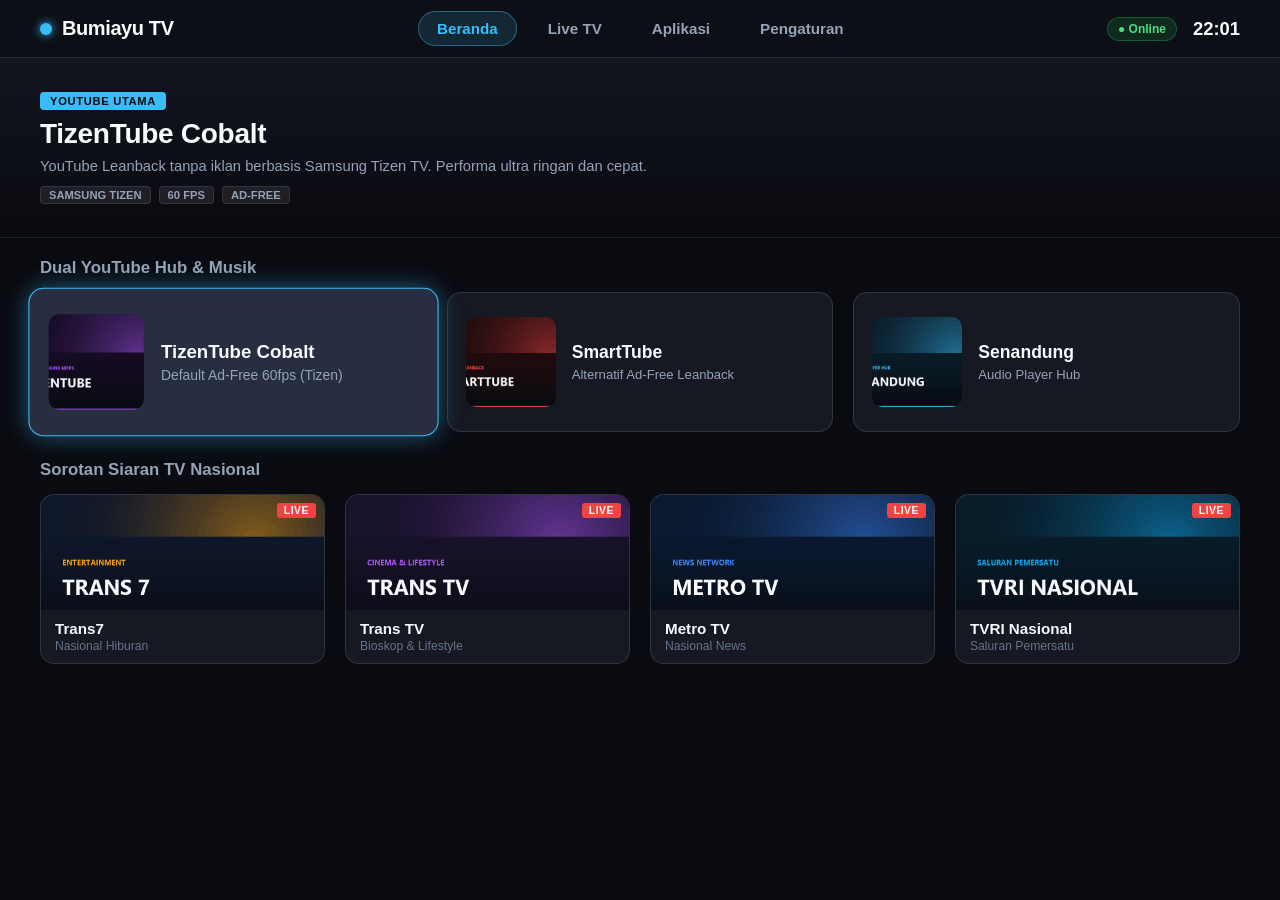
==== tv-hub-android/app/src/main/assets/hub/index.html @ 445f4a5c "feat(v2.0.1-nightly): cinematic poster overhaul, TizenTube default, 7 regional channels, and stealth" ====
<!DOCTYPE html>
<html lang="id">
<head>
    <meta charset="UTF-8">
    <meta name="viewport" content="width=device-width, initial-scale=1.0">
    <title>Bumiayu TV - Google TV Modern Edition</title>
    <link rel="stylesheet" href="style.css">
</head>
<body>

    <!-- TOP NAVIGATION & STATUS BAR -->
    <header class="top-nav-bar">
        <div class="brand-group">
            <span class="brand-dot" aria-hidden="true"></span>
            <h1 class="brand-title">Bumiayu TV</h1>
        </div>

        <!-- TOP CATEGORY TABS (D-PAD NAVIGABLE - MINIMALIST GOOGLE TV / APPLE TV STYLE) -->
        <nav id="nav-tabs" class="nav-tabs" role="tablist" aria-label="Kategori Utama">
            <button class="nav-tab active" data-tab="home" role="tab" aria-selected="true" tabindex="0">Beranda</button>
            <button class="nav-tab" data-tab="livetv" role="tab" aria-selected="false" tabindex="-1">Live TV</button>
            <button class="nav-tab" data-tab="apps" role="tab" aria-selected="false" tabindex="-1">Aplikasi</button>
            <button class="nav-tab" data-tab="settings" role="tab" aria-selected="false" tabindex="-1">Pengaturan</button>
        </nav>

        <div class="header-right">
            <span id="net-status" class="net-pill online">● Online</span>
            <div id="clock-display" class="clock-display">--:--</div>
        </div>
    </header>

    <!-- DYNAMIC HERO BILLBOARD BANNER -->
    <section id="hero-billboard" class="hero-billboard" aria-label="Rekomendasi Sorotan">
        <div class="billboard-content">
            <div class="billboard-badge" id="billboard-badge">YOUTUBE UTAMA</div>
            <h2 class="billboard-title" id="billboard-title">TizenTube Cobalt</h2>
            <p class="billboard-desc" id="billboard-desc">Pemutar YouTube tanpa iklan berbasis Samsung Tizen TV, performa ultra ringan 60fps dengan dukungan remote Leanback.</p>
            <div class="billboard-meta" id="billboard-meta">
                <span class="meta-tag">SAMSUNG TIZEN</span>
                <span class="meta-tag">60 FPS</span>
                <span class="meta-tag">AD-FREE</span>
            </div>
        </div>
    </section>

    <!-- MAIN VIEW CONTAINER -->
    <main class="main-viewport">

        <!-- TAB PANE 1: BERANDA -->
        <div id="pane-home" class="tab-pane active" role="tabpanel" aria-labelledby="tab-home">
            <div class="shelf-section">
                <h3 class="shelf-title">Dual YouTube Hub & Musik</h3>
                <div class="shelf-grid dual-yt-shelf">
                    <!-- Card 1: TizenTube Cobalt (DEFAULT) -->
                    <button class="tv-card yt-hero-card" data-pkg="io.gh.reisxd.tizentube.cobalt" data-title="TizenTube Cobalt" data-desc="YouTube Leanback tanpa iklan berbasis Samsung Tizen TV. Performa ultra ringan dan cepat." data-badge="YOUTUBE UTAMA" tabindex="0">
                        <div class="card-thumb-wrap">
                            <img src="assets/tizentube.png" alt="TizenTube" class="card-poster">
                        </div>
                        <div class="card-info">
                            <span class="card-title">TizenTube Cobalt</span>
                            <span class="card-sub">Default Ad-Free 60fps (Tizen)</span>
                        </div>
                    </button>

                    <!-- Card 2: SmartTube (ALTERNATIVE) -->
                    <button class="tv-card yt-hero-card" data-pkg="org.smarttube.stable" data-title="SmartTube TV" data-desc="Pemutar YouTube TV alternatif tanpa iklan, resolusi 60fps dengan fitur SponsorBlock." data-badge="YOUTUBE ALTERNATIF" tabindex="0">
                        <div class="card-thumb-wrap">
                            <img src="assets/youtube_tv.png" alt="SmartTube" class="card-poster">
                        </div>
                        <div class="card-info">
                            <span class="card-title">SmartTube</span>
                            <span class="card-sub">Alternatif Ad-Free Leanback</span>
                        </div>
                    </button>

                    <!-- Card 3: Senandung Musik -->
                    <button class="tv-card music-hero-card" onclick="controlSenandung('toggle-play')" data-title="Senandung Audio" data-desc="Pusat musik pribadi streaming audio PWA dan pemutar lagu lokal." data-badge="MUSIK" tabindex="0">
                        <div class="card-thumb-wrap">
                            <img src="assets/senandung.png" alt="Senandung" class="card-poster">
                        </div>
                        <div class="card-info">
                            <span class="card-title">Senandung</span>
                            <span class="card-sub">Audio Player Hub</span>
                        </div>
                    </button>
                </div>
            </div>

            <!-- Quick TV Row in Home -->
            <div class="shelf-section">
                <h3 class="shelf-title">Sorotan Siaran TV Nasional</h3>
                <div class="shelf-grid channels-shelf" id="home-channels-strip">
                    <!-- Populated dynamically with active streams -->
                </div>
            </div>
        </div>

        <!-- TAB PANE 2: LIVE TV (SALURAN AKTIF 16:9 DENGAN POSTER) -->
        <div id="pane-livetv" class="tab-pane" role="tabpanel" aria-labelledby="tab-livetv" hidden>
            <div class="shelf-section">
                <h3 class="shelf-title">Semua Saluran Siaran Langsung Nasional & Internasional (Aktif)</h3>
                <div class="shelf-grid channels-full-grid" id="full-channels-grid">
                    <!-- Populated dynamically with active streams -->
                </div>
            </div>
        </div>

        <!-- TAB PANE 3: APLIKASI -->
        <div id="pane-apps" class="tab-pane" role="tabpanel" aria-labelledby="tab-apps" hidden>
            <div class="shelf-section">
                <h3 class="shelf-title">Aplikasi Android TV Terpasang</h3>
                <div class="shelf-grid apps-shelf">
                    <button class="tv-card app-card" data-pkg="org.smarttube.stable" data-title="SmartTube" data-desc="Aplikasi pemutar YouTube tanpa iklan." tabindex="0">
                        <img src="assets/youtube_tv.png" alt="SmartTube" class="app-icon">
                        <span class="card-title">SmartTube</span>
                    </button>

                    <button class="tv-card app-card" data-pkg="io.gh.reisxd.tizentube.cobalt" data-title="TizenTube Cobalt" data-desc="Samsung Tizen YouTube untuk Android TV." tabindex="0">
                        <img src="assets/tizentube.png" alt="TizenTube" class="app-icon">
                        <span class="card-title">TizenTube</span>
                    </button>

                    <button class="tv-card app-card" data-pkg="com.netflix.ninja" data-title="Netflix" data-desc="Layanan film dan serial streaming HD Widevine L1." tabindex="0">
                        <img src="assets/apps.png" alt="Netflix" class="app-icon">
                        <span class="card-title">Netflix</span>
                    </button>

                    <button class="tv-card app-card" data-pkg="com.amazon.amazonvideo.livingroom" data-title="Prime Video" data-desc="Amazon Prime Video TV." tabindex="0">
                        <img src="assets/apps.png" alt="Prime Video" class="app-icon">
                        <span class="card-title">Prime Video</span>
                    </button>

                    <button class="tv-card app-card" onclick="openSettings('apps')" data-title="Pengelola Aplikasi" data-desc="Lihat dan kelola semua aplikasi terinstal." tabindex="0">
                        <img src="assets/settings.png" alt="Pengelola Aplikasi" class="app-icon">
                        <span class="card-title">Kelola Semua</span>
                    </button>
                </div>
            </div>
        </div>

        <!-- TAB PANE 4: PENGATURAN & SISTEM -->
        <div id="pane-settings" class="tab-pane" role="tabpanel" aria-labelledby="tab-settings" hidden>
            <div class="shelf-section">
                <h3 class="shelf-title">Pengaturan Sistem & Sambungan TV</h3>
                <div class="shelf-grid settings-shelf">
                    <!-- Wi-Fi -->
                    <button class="tv-card settings-card" onclick="openSettings('wifi')" data-title="Wi-Fi & Jaringan" data-desc="Kelola sambungan Wi-Fi, IP, dan status koneksi internet." data-badge="KONEKSI" tabindex="0">
                        <img src="assets/wifi.png" alt="Wi-Fi" class="settings-icon">
                        <span class="card-title">Wi-Fi & Jaringan</span>
                        <span class="card-sub">Status & IP TV</span>
                    </button>

                    <!-- Bluetooth -->
                    <button class="tv-card settings-card" onclick="openSettings('bluetooth')" data-title="Remote & Aksesoris" data-desc="Hubungkan remote Bluetooth, speaker nirkabel, dan gamepad." data-badge="BLUETOOTH" tabindex="0">
                        <img src="assets/bluetooth.png" alt="Bluetooth" class="settings-icon">
                        <span class="card-title">Remote & Bluetooth</span>
                        <span class="card-sub">Perangkat Nirkabel</span>
                    </button>

                    <!-- Kelola Aplikasi -->
                    <button class="tv-card settings-card" onclick="openSettings('apps')" data-title="Kelola Aplikasi" data-desc="Copot pemasangan atau bersihkan cache aplikasi." data-badge="MEMORI" tabindex="0">
                        <img src="assets/apps.png" alt="Aplikasi" class="settings-icon">
                        <span class="card-title">Kelola Aplikasi</span>
                        <span class="card-sub">Manajemen Storage</span>
                    </button>

                    <!-- Setelan Perangkat -->
                    <button class="tv-card settings-card" onclick="openSettings('device')" data-title="Setelan Perangkat Lengkap" data-desc="Buka panel pengaturan inti Android TV 9." data-badge="SISTEM" tabindex="0">
                        <img src="assets/settings.png" alt="Sistem" class="settings-icon">
                        <span class="card-title">Setelan Perangkat</span>
                        <span class="card-sub">Pengaturan Android</span>
                    </button>

                    <!-- Brankas Privasi 18+ -->
                    <button class="tv-card settings-card" onclick="triggerSecretVault()" data-title="Brankas Privasi 18+" data-desc="Akses saluran privat dewasa terproteksi PIN 4-digit pribadi Anda." data-badge="PRIVASI 18+" tabindex="0">
                        <img src="assets/vault_lock.png" alt="Privasi" class="settings-icon">
                        <span class="card-title">Brankas Privasi</span>
                        <span class="card-sub">Sesi Dewasa (PIN 4-Digit)</span>
                    </button>
                </div>
                <div class="secret-hint" id="secret-vault-hint">
                    <span>🔒 <strong>Akses Sesi Dewasa 18+:</strong> Klik kartu "Brankas Privasi" di atas, atau tekan tombol remote <strong>↑ ↑ ↓ ↓</strong> di tab ini untuk mengatur/membuka PIN 4-digit Anda.</span>
                </div>
            </div>
        </div>
    </main>

    <!-- STEALTH 18+ VAULT DIALOG (TRIGGERED BY SECRET REMOTE COMBO UP-UP-DOWN-DOWN) -->
    <dialog id="vault-modal" class="modal-dialog" aria-labelledby="vault-modal-title" aria-modal="true">
        <div class="modal-card">
            <div class="modal-header">
                <h3 id="vault-modal-title">🔐 Brankas Rahasia 18+</h3>
                <p id="vault-modal-desc">Masukkan 4-digit PIN menggunakan Remote D-Pad.</p>
            </div>

            <div id="vault-pin-display" class="pin-display">----</div>
            <p id="vault-status-msg" class="vault-status-msg" aria-live="polite"></p>

            <div class="pin-keypad" id="vault-keypad">
                <button type="button" class="pin-btn" data-key="1">1</button>
                <button type="button" class="pin-btn" data-key="2">2</button>
                <button type="button" class="pin-btn" data-key="3">3</button>
                <button type="button" class="pin-btn" data-key="4">4</button>
                <button type="button" class="pin-btn" data-key="5">5</button>
                <button type="button" class="pin-btn" data-key="6">6</button>
                <button type="button" class="pin-btn" data-key="7">7</button>
                <button type="button" class="pin-btn" data-key="8">8</button>
                <button type="button" class="pin-btn" data-key="9">9</button>
                <button type="button" class="pin-btn btn-danger" data-key="clear">Hapus</button>
                <button type="button" class="pin-btn" data-key="0">0</button>
                <button type="button" class="pin-btn btn-primary" data-key="submit">OK</button>
            </div>

            <!-- UNLOCKED VAULT CONTENT -->
            <div id="vault-content" class="vault-content" hidden>
                <div class="vault-banner">
                    <span class="vault-badge">SESI RAHASIA AKTIF</span>
                    <button type="button" id="btn-close-vault" class="btn-lock">🔒 Kunci Kembali</button>
                </div>
                <div class="shelf-grid channels-shelf" id="adult-channels-grid">
                    <!-- Populated dynamically when unlocked -->
                </div>
            </div>

            <div class="modal-footer">
                <button type="button" id="btn-cancel-vault" class="btn-secondary">Tutup</button>
            </div>
        </div>
    </dialog>

    <!-- FULLSCREEN HLS VIDEO PLAYER OVERLAY -->
    <div id="video-overlay" class="video-overlay" style="display:none">
        <div class="video-top-bar">
            <button id="btn-back-player" class="btn-back">← Kembali</button>
            <div class="player-channel-info">
                <span id="player-channel-name" class="player-channel-name">Channel Live</span>
                <span class="player-live-badge">● LIVE HD</span>
            </div>
        </div>
        <video id="tv-video-player" class="tv-video-player" controls autoplay playsinline></video>
        <div class="player-hud-hint">Tekan BACK di remote untuk keluar | D-Pad Kiri/Kanan ganti channel</div>
    </div>

    <!-- LOCAL BUNDLED HLS.JS & LOGIC SCRIPT -->
    <script src="hls.min.js"></script>
    <script src="script.js"></script>
</body>
</html>
---- tv-hub-android/app/src/main/assets/hub/style.css ----
/* ==============================================================================
   BUMIAYU TV - GOOGLE TV / APPLE TV MODERN EDITION
   Hardware Optimized for Xiaomi Smart TV 4A 32" (1GB RAM / Mali-450 GPU)
   Strict Performance Guard: ZERO backdrop-filter: blur()
   ============================================================================== */

:root {
    --bg-canvas: #0a0b10;
    --surface-card: #161822;
    --surface-card-hover: #212534;
    --surface-card-focus: #282e42;
    --surface-border: rgba(255, 255, 255, 0.12);
    --focus-cyan: #38bdf8;
    --accent-red: #ef4444;
    --text-pri: #f8fafc;
    --text-sec: #94a3b8;
    --text-muted: #64748b;
    --font-stack: -apple-system, BlinkMacSystemFont, "Segoe UI", Roboto, "Helvetica Neue", sans-serif;
    --radius-card: 14px;
    --radius-pill: 999px;
    --trans-fast: 140ms cubic-bezier(0.2, 0.8, 0.2, 1);
}

/* Reset & Viewport Constraints */
* {
    box-sizing: border-box;
    margin: 0;
    padding: 0;
    user-select: none;
    -webkit-user-select: none;
}

html, body {
    width: 100vw;
    height: 100vh;
    background-color: var(--bg-canvas);
    color: var(--text-pri);
    font-family: var(--font-stack);
    overflow: hidden;
    touch-action: none;
}

/* ==============================================================================
   TOP NAVIGATION & STATUS BAR
   ============================================================================== */
.top-nav-bar {
    display: flex;
    align-items: center;
    justify-content: space-between;
    height: 58px;
    padding: 0 40px;
    background-color: #0d0f16;
    border-bottom: 1px solid var(--surface-border);
    position: relative;
    z-index: 100;
}

.brand-group {
    display: flex;
    align-items: center;
    gap: 10px;
}

.brand-dot {
    width: 12px;
    height: 12px;
    background-color: var(--focus-cyan);
    border-radius: 50%;
    box-shadow: 0 0 10px var(--focus-cyan);
}

.brand-title {
    font-size: 1.25rem;
    font-weight: 800;
    letter-spacing: -0.02em;
    color: var(--text-pri);
}

/* Nav Category Tabs */
.nav-tabs {
    display: flex;
    align-items: center;
    gap: 12px;
}

.nav-tab {
    display: inline-flex;
    align-items: center;
    gap: 8px;
    padding: 8px 18px;
    background: transparent;
    border: 1px solid transparent;
    border-radius: var(--radius-pill);
    color: var(--text-sec);
    font-size: 0.95rem;
    font-weight: 600;
    cursor: pointer;
    outline: none;
    transition: var(--trans-fast);
}

.nav-tab.active {
    background: rgba(56, 189, 248, 0.14);
    color: var(--focus-cyan);
    border-color: rgba(56, 189, 248, 0.4);
}

.nav-tab:focus {
    transform: scale(1.06);
    background: var(--surface-card-focus);
    color: var(--text-pri);
    border-color: var(--focus-cyan);
    box-shadow: 0 0 16px rgba(56, 189, 248, 0.5);
}

/* Header Right Clock & Status */
.header-right {
    display: flex;
    align-items: center;
    gap: 16px;
}

.net-pill {
    font-size: 0.75rem;
    font-weight: 700;
    padding: 4px 10px;
    border-radius: var(--radius-pill);
    background: rgba(34, 197, 94, 0.15);
    color: #4ade80;
    border: 1px solid rgba(34, 197, 94, 0.3);
}

.clock-display {
    font-size: 1.15rem;
    font-weight: 700;
    font-variant-numeric: tabular-nums;
    color: var(--text-pri);
}

/* ==============================================================================
   DYNAMIC HERO BILLBOARD BANNER
   ============================================================================== */
.hero-billboard {
    height: 180px;
    padding: 24px 40px;
    background: linear-gradient(180deg, #12141f 0%, #0a0b10 100%);
    border-bottom: 1px solid rgba(255, 255, 255, 0.06);
    display: flex;
    flex-direction: column;
    justify-content: center;
}

.billboard-badge {
    display: inline-block;
    align-self: flex-start;
    padding: 3px 10px;
    background: var(--focus-cyan);
    color: #07090e;
    font-size: 0.70rem;
    font-weight: 800;
    letter-spacing: 0.06em;
    border-radius: 4px;
    margin-bottom: 8px;
}

.billboard-title {
    font-size: 1.75rem;
    font-weight: 800;
    color: var(--text-pri);
    margin-bottom: 6px;
    letter-spacing: -0.01em;
}

.billboard-desc {
    font-size: 0.92rem;
    color: var(--text-sec);
    max-width: 800px;
    line-height: 1.4;
    margin-bottom: 10px;
}

.billboard-meta {
    display: flex;
    gap: 8px;
}

.meta-tag {
    font-size: 0.70rem;
    font-weight: 700;
    padding: 2px 8px;
    border-radius: 4px;
    background: rgba(255, 255, 255, 0.08);
    color: var(--text-sec);
    border: 1px solid rgba(255, 255, 255, 0.1);
}

/* ==============================================================================
   MAIN VIEWPORT & SHELF LAYOUT
   ============================================================================== */
.main-viewport {
    height: calc(100vh - 238px);
    overflow-y: auto;
    overflow-x: hidden;
    padding: 20px 40px 60px;
}

/* Custom Lean Scrollbar */
.main-viewport::-webkit-scrollbar {
    width: 6px;
}
.main-viewport::-webkit-scrollbar-thumb {
    background: rgba(255, 255, 255, 0.2);
    border-radius: 3px;
}

.shelf-section {
    margin-bottom: 28px;
}

.shelf-title {
    font-size: 1.05rem;
    font-weight: 700;
    color: var(--text-sec);
    margin-bottom: 14px;
    display: flex;
    align-items: center;
    gap: 8px;
}

.shelf-grid {
    display: grid;
    gap: 20px;
}

/* Grid Layouts */
.dual-yt-shelf {
    grid-template-columns: repeat(3, minmax(0, 1fr));
}

.channels-shelf {
    grid-template-columns: repeat(4, minmax(0, 1fr));
}

.channels-full-grid {
    grid-template-columns: repeat(4, minmax(0, 1fr));
}

.apps-shelf, .settings-shelf {
    grid-template-columns: repeat(4, minmax(0, 1fr));
}

/* ==============================================================================
   CARD SYSTEM & D-PAD FOCUS ENGINE
   ============================================================================== */
.tv-card {
    background-color: var(--surface-card);
    border: 1px solid var(--surface-border);
    border-radius: var(--radius-card);
    cursor: pointer;
    outline: none;
    position: relative;
    overflow: hidden;
    text-align: left;
    transition: transform 160ms cubic-bezier(0.2, 0.8, 0.2, 1),
                border-color 160ms ease,
                box-shadow 160ms ease,
                background-color 160ms ease;
}

.tv-card:focus {
    transform: scale(1.06);
    background-color: var(--surface-card-focus);
    border-color: var(--focus-cyan);
    box-shadow: 0 0 22px rgba(56, 189, 248, 0.45);
    z-index: 20;
}

/* YouTube Hero Card (16:9 Aspect) */
.yt-hero-card, .music-hero-card {
    height: 140px;
    display: flex;
    align-items: center;
    padding: 18px;
    gap: 16px;
}

.card-thumb-wrap {
    width: 90px;
    height: 90px;
    flex-shrink: 0;
    display: flex;
    align-items: center;
    justify-content: center;
    background: rgba(0, 0, 0, 0.35);
    border-radius: 12px;
}

.card-logo {
    width: 60px;
    height: 60px;
    object-fit: contain;
}

.card-poster {
    width: 100%;
    height: 100%;
    object-fit: cover;
    border-radius: 10px;
}

.card-info {
    display: flex;
    flex-direction: column;
    gap: 4px;
}

.card-title {
    font-size: 1.10rem;
    font-weight: 700;
    color: var(--text-pri);
}

.card-sub {
    font-size: 0.82rem;
    color: var(--text-sec);
}

/* Channel 16:9 Card */
.channel-card {
    display: flex;
    flex-direction: column;
    height: 170px;
    padding: 0;
}

.channel-poster-wrap {
    width: 100%;
    height: 115px;
    position: relative;
    background: #11141e;
}

.channel-poster-img {
    width: 100%;
    height: 100%;
    object-fit: cover;
}

.channel-live-pill {
    position: absolute;
    top: 8px;
    right: 8px;
    padding: 2px 7px;
    background: var(--accent-red);
    color: #fff;
    font-size: 0.65rem;
    font-weight: 800;
    border-radius: 3px;
    letter-spacing: 0.05em;
}

.channel-card-body {
    padding: 10px 14px;
    display: flex;
    flex-direction: column;
    gap: 2px;
}

.channel-name {
    font-size: 0.95rem;
    font-weight: 700;
    color: var(--text-pri);
    white-space: nowrap;
    overflow: hidden;
    text-overflow: ellipsis;
}

.channel-genre {
    font-size: 0.76rem;
    color: var(--text-muted);
}

/* App & Settings Card */
.app-card, .settings-card {
    height: 120px;
    display: flex;
    flex-direction: column;
    justify-content: center;
    align-items: center;
    padding: 16px;
    text-align: center;
    gap: 8px;
}

.app-icon, .settings-icon {
    width: 44px;
    height: 44px;
    object-fit: contain;
}

.secret-hint {
    margin-top: 22px;
    padding: 14px 22px;
    background: rgba(15, 23, 42, 0.85);
    border: 1px solid rgba(56, 189, 248, 0.28);
    border-radius: 10px;
    font-size: 0.90rem;
    color: var(--text-sec);
    display: block;
    line-height: 1.5;
}

.secret-hint strong {
    color: var(--focus-cyan);
    font-weight: 700;
}

/* ==============================================================================
   STEALTH 18+ VAULT DIALOG & KEYPAD
   ============================================================================== */
.modal-dialog {
    position: fixed;
    top: 50%;
    left: 50%;
    transform: translate(-50%, -50%);
    width: 600px;
    max-width: 90vw;
    background: #0f121b;
    border: 1px solid rgba(255, 255, 255, 0.2);
    border-radius: 18px;
    box-shadow: 0 0 50px rgba(0, 0, 0, 0.9);
    padding: 0;
    color: var(--text-pri);
    outline: none;
    z-index: 1000;
}

.modal-dialog::backdrop {
    background: rgba(0, 0, 0, 0.85);
}

.modal-card {
    padding: 30px;
    display: flex;
    flex-direction: column;
    align-items: center;
}

.modal-header {
    text-align: center;
    margin-bottom: 20px;
}

.modal-header h3 {
    font-size: 1.4rem;
    font-weight: 800;
    margin-bottom: 6px;
}

.modal-header p {
    font-size: 0.88rem;
    color: var(--text-sec);
}

.pin-display {
    font-size: 2.2rem;
    font-weight: 800;
    letter-spacing: 0.35em;
    color: var(--focus-cyan);
    margin: 10px 0;
    padding: 6px 20px;
    background: #06080d;
    border-radius: 8px;
    border: 1px solid rgba(255, 255, 255, 0.15);
}

.vault-status-msg {
    font-size: 0.85rem;
    font-weight: 600;
    color: var(--focus-cyan);
    margin-bottom: 12px;
    min-height: 20px;
}

.vault-status-msg.error {
    color: #f87171;
}

.pin-keypad {
    display: grid;
    grid-template-columns: repeat(3, 72px);
    gap: 12px;
    margin-bottom: 20px;
}

.pin-btn {
    height: 52px;
    font-size: 1.25rem;
    font-weight: 700;
    background: #1a1e2b;
    border: 1px solid var(--surface-border);
    border-radius: 10px;
    color: var(--text-pri);
    cursor: pointer;
    outline: none;
    transition: var(--trans-fast);
}

.pin-btn:focus {
    transform: scale(1.12);
    background: var(--focus-cyan);
    color: #07090e;
    border-color: #fff;
    box-shadow: 0 0 16px rgba(56, 189, 248, 0.6);
}

.btn-danger {
    background: rgba(239, 68, 68, 0.2);
    color: #f87171;
    font-size: 0.95rem;
}

.btn-primary {
    background: rgba(56, 189, 248, 0.25);
    color: var(--focus-cyan);
    font-size: 0.95rem;
}

.vault-content {
    width: 100%;
    margin-top: 10px;
}

.vault-banner {
    display: flex;
    justify-content: space-between;
    align-items: center;
    margin-bottom: 12px;
}

.vault-badge {
    font-size: 0.75rem;
    font-weight: 800;
    color: #4ade80;
    background: rgba(34, 197, 94, 0.15);
    padding: 4px 10px;
    border-radius: var(--radius-pill);
}

.btn-lock {
    background: rgba(239, 68, 68, 0.2);
    border: 1px solid rgba(239, 68, 68, 0.4);
    color: #fca5a5;
    font-size: 0.80rem;
    font-weight: 700;
    padding: 6px 12px;
    border-radius: 6px;
    cursor: pointer;
    outline: none;
}

.btn-lock:focus {
    transform: scale(1.08);
    background: var(--accent-red);
    color: #fff;
}

.modal-footer {
    width: 100%;
    display: flex;
    justify-content: flex-end;
}

.btn-secondary {
    background: transparent;
    border: 1px solid rgba(255, 255, 255, 0.2);
    color: var(--text-sec);
    padding: 8px 20px;
    border-radius: 8px;
    cursor: pointer;
    font-weight: 600;
    outline: none;
}

.btn-secondary:focus {
    transform: scale(1.06);
    background: var(--surface-card-hover);
    color: var(--text-pri);
    border-color: var(--focus-cyan);
}

/* ==============================================================================
   FULLSCREEN VIDEO PLAYER OVERLAY
   ============================================================================== */
.video-overlay {
    position: fixed;
    inset: 0;
    width: 100vw;
    height: 100vh;
    background: #000;
    z-index: 2000;
    display: flex;
    flex-direction: column;
}

.video-overlay[hidden] {
    display: none !important;
}

.video-top-bar {
    position: absolute;
    top: 0;
    left: 0;
    right: 0;
    height: 64px;
    padding: 0 30px;
    display: flex;
    align-items: center;
    gap: 20px;
    background: linear-gradient(180deg, rgba(0,0,0,0.85) 0%, transparent 100%);
    z-index: 2010;
}

.btn-back {
    background: rgba(255, 255, 255, 0.15);
    border: 1px solid rgba(255, 255, 255, 0.25);
    color: #fff;
    font-size: 0.90rem;
    font-weight: 700;
    padding: 6px 16px;
    border-radius: 8px;
    cursor: pointer;
    outline: none;
}

.btn-back:focus {
    transform: scale(1.08);
    background: var(--focus-cyan);
    color: #000;
}

.player-channel-info {
    display: flex;
    align-items: center;
    gap: 12px;
}

.player-channel-name {
    font-size: 1.15rem;
    font-weight: 800;
    color: #fff;
}

.player-live-badge {
    font-size: 0.72rem;
    font-weight: 800;
    background: var(--accent-red);
    color: #fff;
    padding: 2px 8px;
    border-radius: 3px;
}

.tv-video-player {
    width: 100%;
    height: 100%;
    object-fit: contain;
    background: #000;
}

.player-hud-hint {
    position: absolute;
    bottom: 20px;
    left: 50%;
    transform: translateX(-50%);
    background: rgba(0, 0, 0, 0.7);
    color: var(--text-sec);
    padding: 6px 18px;
    border-radius: var(--radius-pill);
    font-size: 0.80rem;
    font-weight: 600;
    pointer-events: none;
}
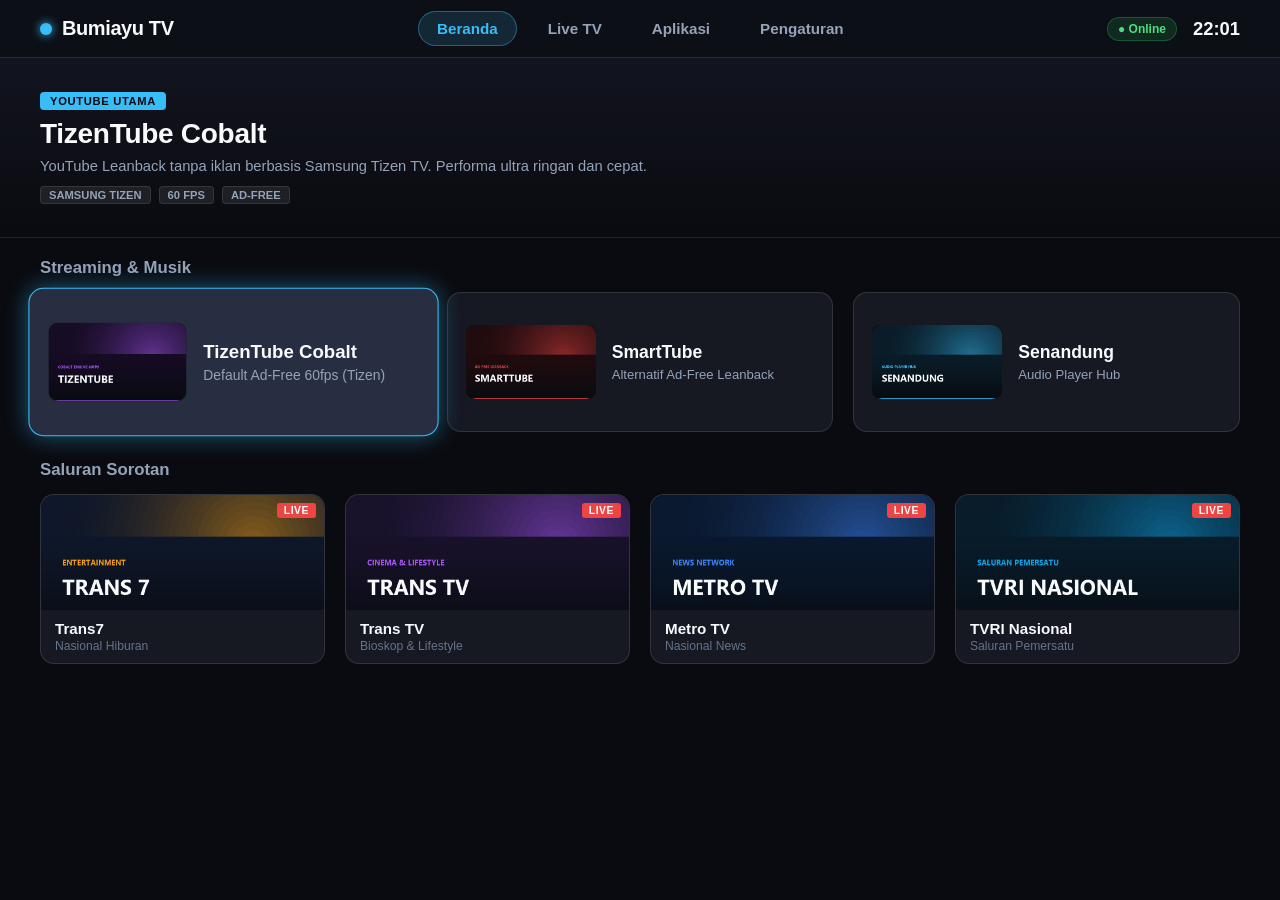
==== commit 146a5a05: "fix(v2.0.1-nightly): fix dialog blocking video playback, add dedicated Apple TV fullscreen PIN scree" ====
--- a/tv-hub-android/app/src/main/assets/hub/index.html
+++ b/tv-hub-android/app/src/main/assets/hub/index.html
@@ -49,7 +49,7 @@
         <!-- TAB PANE 1: BERANDA -->
         <div id="pane-home" class="tab-pane active" role="tabpanel" aria-labelledby="tab-home">
             <div class="shelf-section">
-                <h3 class="shelf-title">Dual YouTube Hub & Musik</h3>
+                <h3 class="shelf-title">Streaming & Musik</h3>
                 <div class="shelf-grid dual-yt-shelf">
                     <!-- Card 1: TizenTube Cobalt (DEFAULT) -->
                     <button class="tv-card yt-hero-card" data-pkg="io.gh.reisxd.tizentube.cobalt" data-title="TizenTube Cobalt" data-desc="YouTube Leanback tanpa iklan berbasis Samsung Tizen TV. Performa ultra ringan dan cepat." data-badge="YOUTUBE UTAMA" tabindex="0">
@@ -88,7 +88,7 @@
 
             <!-- Quick TV Row in Home -->
             <div class="shelf-section">
-                <h3 class="shelf-title">Sorotan Siaran TV Nasional</h3>
+                <h3 class="shelf-title">Saluran Sorotan</h3>
                 <div class="shelf-grid channels-shelf" id="home-channels-strip">
                     <!-- Populated dynamically with active streams -->
                 </div>
@@ -98,7 +98,7 @@
         <!-- TAB PANE 2: LIVE TV (SALURAN AKTIF 16:9 DENGAN POSTER) -->
         <div id="pane-livetv" class="tab-pane" role="tabpanel" aria-labelledby="tab-livetv" hidden>
             <div class="shelf-section">
-                <h3 class="shelf-title">Semua Saluran Siaran Langsung Nasional & Internasional (Aktif)</h3>
+                <h3 class="shelf-title">Saluran Televisi Siaran Langsung</h3>
                 <div class="shelf-grid channels-full-grid" id="full-channels-grid">
                     <!-- Populated dynamically with active streams -->
                 </div>
@@ -108,7 +108,7 @@
         <!-- TAB PANE 3: APLIKASI -->
         <div id="pane-apps" class="tab-pane" role="tabpanel" aria-labelledby="tab-apps" hidden>
             <div class="shelf-section">
-                <h3 class="shelf-title">Aplikasi Android TV Terpasang</h3>
+                <h3 class="shelf-title">Aplikasi Terpasang</h3>
                 <div class="shelf-grid apps-shelf">
                     <button class="tv-card app-card" data-pkg="org.smarttube.stable" data-title="SmartTube" data-desc="Aplikasi pemutar YouTube tanpa iklan." tabindex="0">
                         <img src="assets/youtube_tv.png" alt="SmartTube" class="app-icon">
@@ -141,7 +141,7 @@
         <!-- TAB PANE 4: PENGATURAN & SISTEM -->
         <div id="pane-settings" class="tab-pane" role="tabpanel" aria-labelledby="tab-settings" hidden>
             <div class="shelf-section">
-                <h3 class="shelf-title">Pengaturan Sistem & Sambungan TV</h3>
+                <h3 class="shelf-title">Pengaturan TV & Jaringan</h3>
                 <div class="shelf-grid settings-shelf">
                     <!-- Wi-Fi -->
                     <button class="tv-card settings-card" onclick="openSettings('wifi')" data-title="Wi-Fi & Jaringan" data-desc="Kelola sambungan Wi-Fi, IP, dan status koneksi internet." data-badge="KONEKSI" tabindex="0">
@@ -185,48 +185,62 @@
         </div>
     </main>
 
-    <!-- STEALTH 18+ VAULT DIALOG (TRIGGERED BY SECRET REMOTE COMBO UP-UP-DOWN-DOWN) -->
-    <dialog id="vault-modal" class="modal-dialog" aria-labelledby="vault-modal-title" aria-modal="true">
-        <div class="modal-card">
-            <div class="modal-header">
-                <h3 id="vault-modal-title">🔐 Brankas Rahasia 18+</h3>
-                <p id="vault-modal-desc">Masukkan 4-digit PIN menggunakan Remote D-Pad.</p>
-            </div>
-
-            <div id="vault-pin-display" class="pin-display">----</div>
-            <p id="vault-status-msg" class="vault-status-msg" aria-live="polite"></p>
-
-            <div class="pin-keypad" id="vault-keypad">
-                <button type="button" class="pin-btn" data-key="1">1</button>
-                <button type="button" class="pin-btn" data-key="2">2</button>
-                <button type="button" class="pin-btn" data-key="3">3</button>
-                <button type="button" class="pin-btn" data-key="4">4</button>
-                <button type="button" class="pin-btn" data-key="5">5</button>
-                <button type="button" class="pin-btn" data-key="6">6</button>
-                <button type="button" class="pin-btn" data-key="7">7</button>
-                <button type="button" class="pin-btn" data-key="8">8</button>
-                <button type="button" class="pin-btn" data-key="9">9</button>
-                <button type="button" class="pin-btn btn-danger" data-key="clear">Hapus</button>
-                <button type="button" class="pin-btn" data-key="0">0</button>
-                <button type="button" class="pin-btn btn-primary" data-key="submit">OK</button>
-            </div>
-
-            <!-- UNLOCKED VAULT CONTENT -->
-            <div id="vault-content" class="vault-content" hidden>
-                <div class="vault-banner">
-                    <span class="vault-badge">SESI RAHASIA AKTIF</span>
-                    <button type="button" id="btn-close-vault" class="btn-lock">🔒 Kunci Kembali</button>
-                </div>
-                <div class="shelf-grid channels-shelf" id="adult-channels-grid">
-                    <!-- Populated dynamically when unlocked -->
-                </div>
-            </div>
-
-            <div class="modal-footer">
-                <button type="button" id="btn-cancel-vault" class="btn-secondary">Tutup</button>
-            </div>
-        </div>
-    </dialog>
+    <!-- DEDICATED FULLSCREEN 18+ VAULT (APPLE TV / NETFLIX PIN PROFILE STYLE - NO CLUMSY MODAL) -->
+    <div id="vault-screen" class="vault-screen" style="display:none" role="region" aria-label="Brankas Privasi">
+        <!-- 1. FULLSCREEN PIN ENTRY VIEW -->
+        <div id="vault-pin-view" class="vault-pin-view">
+            <div class="pin-card-box">
+                <div class="pin-lock-icon" aria-hidden="true">🔒</div>
+                <h2 id="vault-pin-title" class="pin-title">Brankas Privasi</h2>
+                <p id="vault-pin-desc" class="pin-desc">Masukkan 4-digit PIN keamanan Anda</p>
+
+                <!-- Clean 4-Dot PIN Indicator (Apple TV Style) -->
+                <div class="pin-dots-container" aria-label="Indikator PIN">
+                    <span class="pin-dot" id="pindot-0"></span>
+                    <span class="pin-dot" id="pindot-1"></span>
+                    <span class="pin-dot" id="pindot-2"></span>
+                    <span class="pin-dot" id="pindot-3"></span>
+                </div>
+
+                <div id="vault-pin-error" class="pin-status-banner" aria-live="polite"></div>
+
+                <!-- D-Pad Navigable Numeric Pad -->
+                <div class="pin-keypad-grid" id="vault-keypad">
+                    <button type="button" class="pin-key" data-key="1" tabindex="0">1</button>
+                    <button type="button" class="pin-key" data-key="2" tabindex="0">2</button>
+                    <button type="button" class="pin-key" data-key="3" tabindex="0">3</button>
+                    <button type="button" class="pin-key" data-key="4" tabindex="0">4</button>
+                    <button type="button" class="pin-key" data-key="5" tabindex="0">5</button>
+                    <button type="button" class="pin-key" data-key="6" tabindex="0">6</button>
+                    <button type="button" class="pin-key" data-key="7" tabindex="0">7</button>
+                    <button type="button" class="pin-key" data-key="8" tabindex="0">8</button>
+                    <button type="button" class="pin-key" data-key="9" tabindex="0">9</button>
+                    <button type="button" class="pin-key btn-danger" data-key="clear" tabindex="0">⌫ Hapus</button>
+                    <button type="button" class="pin-key" data-key="0" tabindex="0">0</button>
+                    <button type="button" class="pin-key btn-cancel" id="btn-cancel-pin" tabindex="0">Batal</button>
+                </div>
+            </div>
+        </div>
+
+        <!-- 2. FULLSCREEN UNLOCKED ADULT CHANNELS SHELF -->
+        <div id="vault-unlocked-view" class="vault-unlocked-view" style="display:none">
+            <div class="vault-top-bar">
+                <div class="vault-branding">
+                    <span class="vault-live-pill">● SESI DEWASA AKTIF</span>
+                    <h2 class="vault-shelf-title">Saluran Khusus Dewasa (18+)</h2>
+                </div>
+                <div class="vault-controls">
+                    <button type="button" id="btn-lock-vault" class="btn-lock-action" tabindex="0">🔒 Kunci & Keluar</button>
+                </div>
+            </div>
+
+            <div class="vault-grid-container">
+                <div class="shelf-grid channels-full-grid" id="adult-channels-grid">
+                    <!-- Populated dynamically with 16:9 cinematic adult cards -->
+                </div>
+            </div>
+        </div>
+    </div>
 
     <!-- FULLSCREEN HLS VIDEO PLAYER OVERLAY -->
     <div id="video-overlay" class="video-overlay" style="display:none">
--- a/tv-hub-android/app/src/main/assets/hub/style.css
+++ b/tv-hub-android/app/src/main/assets/hub/style.css
@@ -285,14 +285,15 @@
 }
 
 .card-thumb-wrap {
-    width: 90px;
-    height: 90px;
+    width: 130px;
+    height: 74px;
     flex-shrink: 0;
     display: flex;
     align-items: center;
     justify-content: center;
-    background: rgba(0, 0, 0, 0.35);
-    border-radius: 12px;
+    background: rgba(0, 0, 0, 0.4);
+    border-radius: 8px;
+    overflow: hidden;
 }
 
 .card-logo {
@@ -416,177 +417,202 @@
 }
 
 /* ==============================================================================
-   STEALTH 18+ VAULT DIALOG & KEYPAD
+   DEDICATED FULLSCREEN 18+ VAULT (APPLE TV / NETFLIX STYLE)
+   Strictly Zero Floating Dialogs Covering Video
    ============================================================================== */
-.modal-dialog {
+.vault-screen {
     position: fixed;
-    top: 50%;
-    left: 50%;
-    transform: translate(-50%, -50%);
-    width: 600px;
-    max-width: 90vw;
-    background: #0f121b;
-    border: 1px solid rgba(255, 255, 255, 0.2);
-    border-radius: 18px;
-    box-shadow: 0 0 50px rgba(0, 0, 0, 0.9);
-    padding: 0;
-    color: var(--text-pri);
-    outline: none;
+    inset: 0;
+    width: 100vw;
+    height: 100vh;
+    background: #080a10;
     z-index: 1000;
-}
-
-.modal-dialog::backdrop {
-    background: rgba(0, 0, 0, 0.85);
-}
-
-.modal-card {
-    padding: 30px;
-    display: flex;
-    flex-direction: column;
-    align-items: center;
-}
-
-.modal-header {
+    display: flex;
+    flex-direction: column;
+    overflow: hidden;
+}
+
+.vault-pin-view {
+    flex: 1;
+    display: flex;
+    flex-direction: column;
+    align-items: center;
+    justify-content: center;
+    padding: 20px;
+}
+
+.pin-card-box {
+    display: flex;
+    flex-direction: column;
+    align-items: center;
     text-align: center;
-    margin-bottom: 20px;
-}
-
-.modal-header h3 {
-    font-size: 1.4rem;
-    font-weight: 800;
-    margin-bottom: 6px;
-}
-
-.modal-header p {
-    font-size: 0.88rem;
-    color: var(--text-sec);
-}
-
-.pin-display {
-    font-size: 2.2rem;
-    font-weight: 800;
-    letter-spacing: 0.35em;
-    color: var(--focus-cyan);
-    margin: 10px 0;
-    padding: 6px 20px;
-    background: #06080d;
-    border-radius: 8px;
-    border: 1px solid rgba(255, 255, 255, 0.15);
-}
-
-.vault-status-msg {
-    font-size: 0.85rem;
+    max-width: 480px;
+}
+
+.pin-lock-icon {
+    font-size: 2.8rem;
+    margin-bottom: 8px;
+}
+
+.pin-title {
+    font-size: 1.85rem;
+    font-weight: 800;
+    letter-spacing: -0.02em;
+    color: var(--text-pri);
+}
+
+.pin-desc {
+    font-size: 0.95rem;
+    color: var(--text-sec);
+    margin-top: 4px;
+}
+
+/* Apple TV 4-Dot PIN Indicator */
+.pin-dots-container {
+    display: flex;
+    align-items: center;
+    gap: 20px;
+    margin: 24px 0 16px;
+}
+
+.pin-dot {
+    width: 22px;
+    height: 22px;
+    border-radius: 50%;
+    border: 2px solid rgba(255, 255, 255, 0.28);
+    background: transparent;
+    transition: all 140ms ease;
+}
+
+.pin-dot.filled {
+    background: var(--focus-cyan);
+    border-color: var(--focus-cyan);
+    box-shadow: 0 0 16px rgba(56, 189, 248, 0.7);
+    transform: scale(1.15);
+}
+
+.pin-status-banner {
+    font-size: 0.90rem;
     font-weight: 600;
     color: var(--focus-cyan);
-    margin-bottom: 12px;
-    min-height: 20px;
-}
-
-.vault-status-msg.error {
+    min-height: 24px;
+    margin-bottom: 16px;
+}
+
+.pin-status-banner.error {
     color: #f87171;
 }
 
-.pin-keypad {
+/* Numeric Keypad Grid */
+.pin-keypad-grid {
     display: grid;
-    grid-template-columns: repeat(3, 72px);
+    grid-template-columns: repeat(3, 86px);
     gap: 12px;
-    margin-bottom: 20px;
-}
-
-.pin-btn {
+}
+
+.pin-key {
     height: 52px;
     font-size: 1.25rem;
     font-weight: 700;
-    background: #1a1e2b;
-    border: 1px solid var(--surface-border);
-    border-radius: 10px;
+    background: #141824;
+    border: 1px solid rgba(255, 255, 255, 0.12);
+    border-radius: 12px;
     color: var(--text-pri);
     cursor: pointer;
     outline: none;
-    transition: var(--trans-fast);
-}
-
-.pin-btn:focus {
+    transition: transform 120ms ease, background-color 120ms ease, border-color 120ms ease;
+}
+
+.pin-key:focus {
     transform: scale(1.12);
     background: var(--focus-cyan);
-    color: #07090e;
+    color: #06080d;
     border-color: #fff;
-    box-shadow: 0 0 16px rgba(56, 189, 248, 0.6);
-}
-
-.btn-danger {
-    background: rgba(239, 68, 68, 0.2);
-    color: #f87171;
-    font-size: 0.95rem;
-}
-
-.btn-primary {
-    background: rgba(56, 189, 248, 0.25);
-    color: var(--focus-cyan);
-    font-size: 0.95rem;
-}
-
-.vault-content {
-    width: 100%;
-    margin-top: 10px;
-}
-
-.vault-banner {
+    box-shadow: 0 0 18px rgba(56, 189, 248, 0.6);
+}
+
+.pin-key.btn-danger {
+    background: rgba(239, 68, 68, 0.18);
+    color: #fca5a5;
+    font-size: 0.90rem;
+}
+
+.pin-key.btn-danger:focus {
+    background: var(--accent-red);
+    color: #fff;
+    box-shadow: 0 0 18px rgba(239, 68, 68, 0.6);
+}
+
+.pin-key.btn-cancel {
+    background: rgba(255, 255, 255, 0.08);
+    color: var(--text-sec);
+    font-size: 0.90rem;
+}
+
+.pin-key.btn-cancel:focus {
+    background: #252b3d;
+    color: #fff;
+}
+
+/* Fullscreen Unlocked Adult Channels Shelf */
+.vault-unlocked-view {
+    flex: 1;
+    display: flex;
+    flex-direction: column;
+    padding: 30px 50px;
+    overflow-y: auto;
+}
+
+.vault-top-bar {
     display: flex;
     justify-content: space-between;
     align-items: center;
-    margin-bottom: 12px;
-}
-
-.vault-badge {
-    font-size: 0.75rem;
+    margin-bottom: 24px;
+    padding-bottom: 16px;
+    border-bottom: 1px solid rgba(255, 255, 255, 0.10);
+}
+
+.vault-live-pill {
+    font-size: 0.72rem;
     font-weight: 800;
     color: #4ade80;
     background: rgba(34, 197, 94, 0.15);
+    border: 1px solid rgba(34, 197, 94, 0.3);
     padding: 4px 10px;
     border-radius: var(--radius-pill);
-}
-
-.btn-lock {
-    background: rgba(239, 68, 68, 0.2);
+    letter-spacing: 0.05em;
+    display: inline-block;
+    margin-bottom: 6px;
+}
+
+.vault-shelf-title {
+    font-size: 1.6rem;
+    font-weight: 800;
+    color: var(--text-pri);
+}
+
+.btn-lock-action {
+    background: rgba(239, 68, 68, 0.18);
     border: 1px solid rgba(239, 68, 68, 0.4);
     color: #fca5a5;
-    font-size: 0.80rem;
-    font-weight: 700;
-    padding: 6px 12px;
-    border-radius: 6px;
+    font-size: 0.90rem;
+    font-weight: 700;
+    padding: 10px 20px;
+    border-radius: 10px;
     cursor: pointer;
     outline: none;
-}
-
-.btn-lock:focus {
+    transition: transform 120ms ease;
+}
+
+.btn-lock-action:focus {
     transform: scale(1.08);
     background: var(--accent-red);
     color: #fff;
-}
-
-.modal-footer {
+    box-shadow: 0 0 18px rgba(239, 68, 68, 0.6);
+}
+
+.vault-grid-container {
     width: 100%;
-    display: flex;
-    justify-content: flex-end;
-}
-
-.btn-secondary {
-    background: transparent;
-    border: 1px solid rgba(255, 255, 255, 0.2);
-    color: var(--text-sec);
-    padding: 8px 20px;
-    border-radius: 8px;
-    cursor: pointer;
-    font-weight: 600;
-    outline: none;
-}
-
-.btn-secondary:focus {
-    transform: scale(1.06);
-    background: var(--surface-card-hover);
-    color: var(--text-pri);
-    border-color: var(--focus-cyan);
 }
 
 /* ==============================================================================
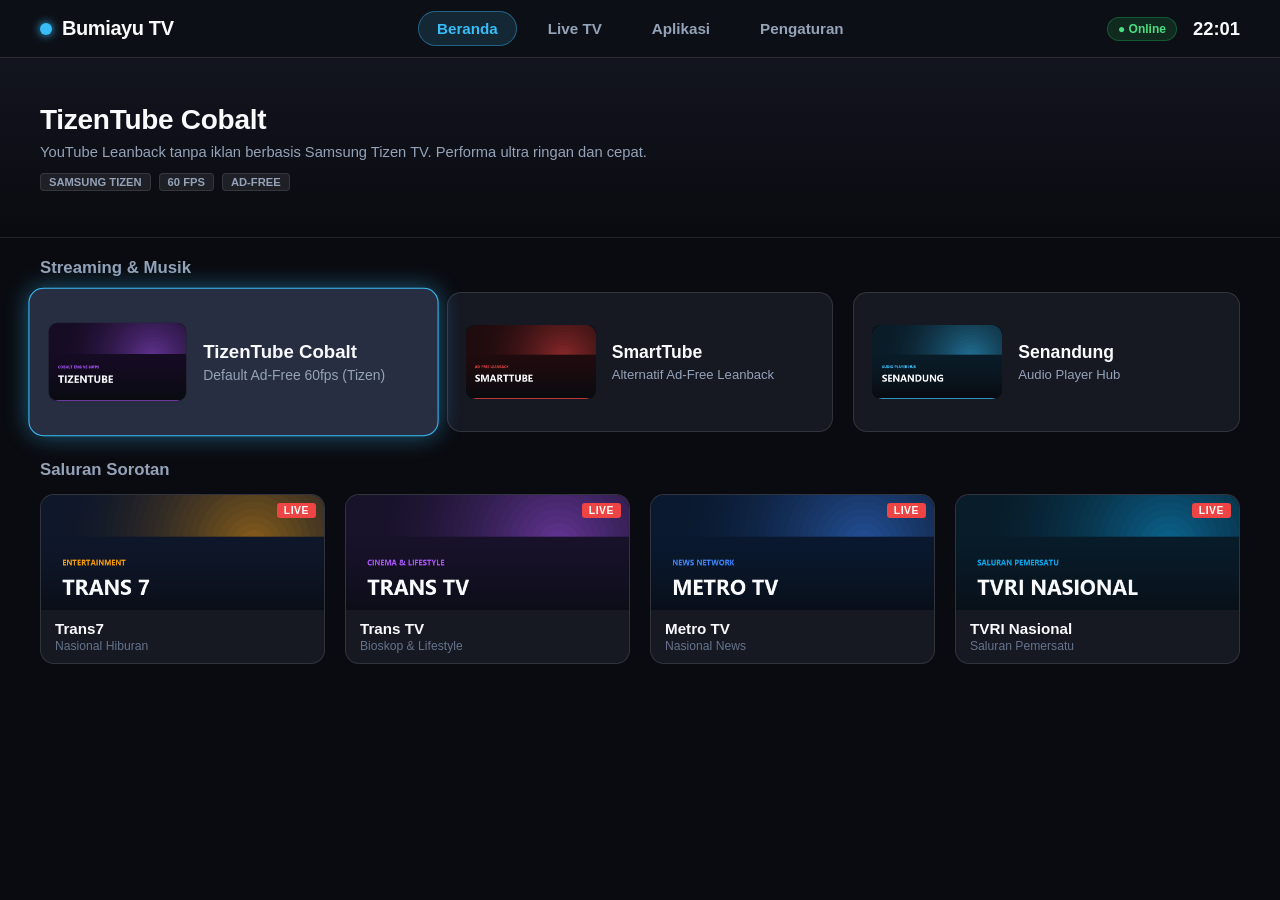
==== commit 1e87e778: "fix(v2.0.1-nightly): clean kicker badges, high contrast typography, and sync android assets" ====
--- a/tv-hub-android/app/src/main/assets/hub/index.html
+++ b/tv-hub-android/app/src/main/assets/hub/index.html
@@ -32,7 +32,6 @@
     <!-- DYNAMIC HERO BILLBOARD BANNER -->
     <section id="hero-billboard" class="hero-billboard" aria-label="Rekomendasi Sorotan">
         <div class="billboard-content">
-            <div class="billboard-badge" id="billboard-badge">YOUTUBE UTAMA</div>
             <h2 class="billboard-title" id="billboard-title">TizenTube Cobalt</h2>
             <p class="billboard-desc" id="billboard-desc">Pemutar YouTube tanpa iklan berbasis Samsung Tizen TV, performa ultra ringan 60fps dengan dukungan remote Leanback.</p>
             <div class="billboard-meta" id="billboard-meta">
@@ -226,8 +225,7 @@
         <div id="vault-unlocked-view" class="vault-unlocked-view" style="display:none">
             <div class="vault-top-bar">
                 <div class="vault-branding">
-                    <span class="vault-live-pill">● SESI DEWASA AKTIF</span>
-                    <h2 class="vault-shelf-title">Saluran Khusus Dewasa (18+)</h2>
+                    <h2 class="vault-shelf-title">Saluran Khusus Dewasa <span class="vault-inline-pill">18+</span></h2>
                 </div>
                 <div class="vault-controls">
                     <button type="button" id="btn-lock-vault" class="btn-lock-action" tabindex="0">🔒 Kunci & Keluar</button>
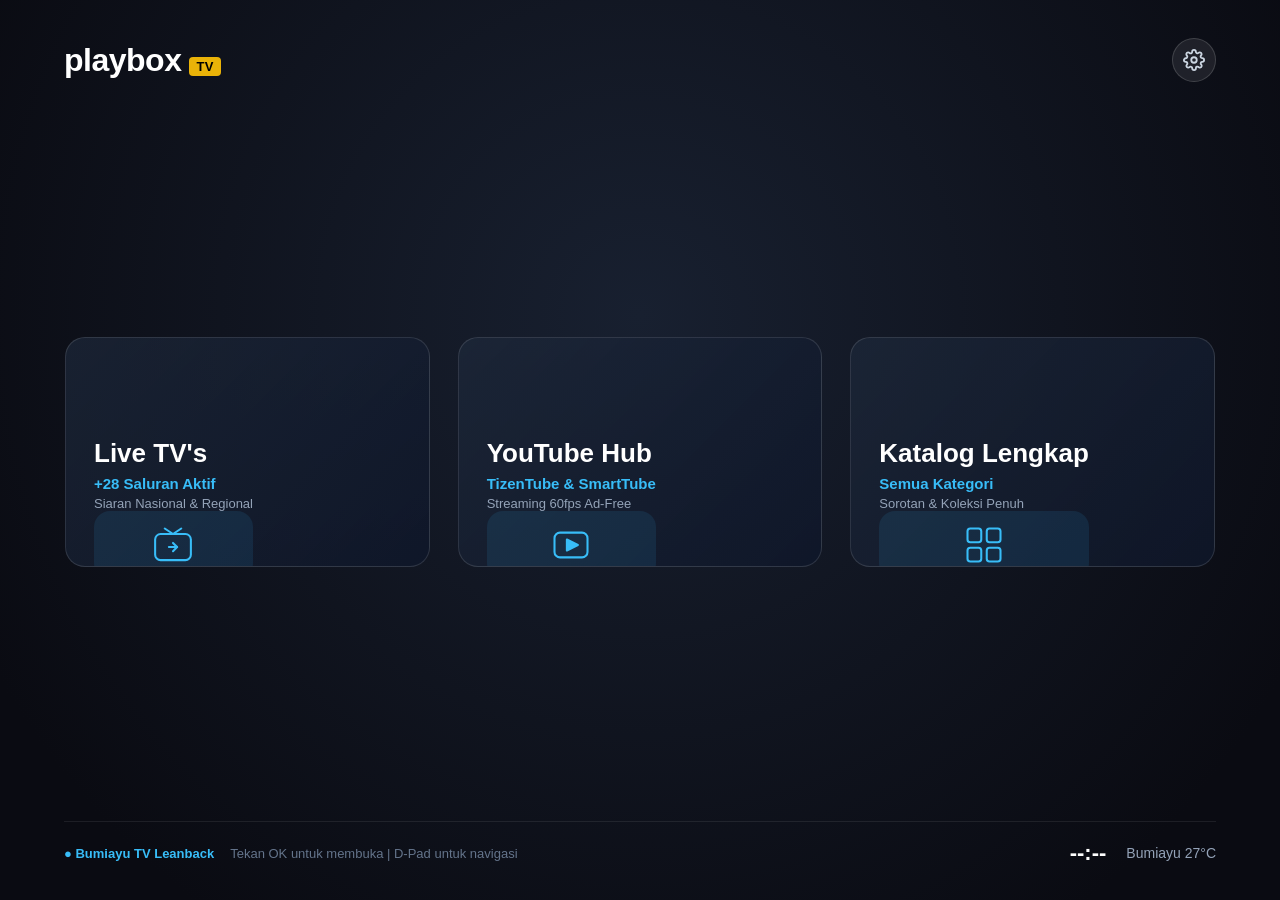
==== commit 08213bb2: "feat(v2.0.2-nightly): add playbox landing view, legion catalog transition, multi-shelf dpad navigati" ====
--- a/tv-hub-android/app/src/main/assets/hub/index.html
+++ b/tv-hub-android/app/src/main/assets/hub/index.html
@@ -8,9 +8,104 @@
 </head>
 <body>
 
+    <!-- =========================================================================
+         VIEW 1: PLAYBOX MINIMALIST HOME SCREEN
+         ========================================================================= -->
+    <div id="playbox-view" class="playbox-view">
+        <header class="playbox-header">
+            <div class="playbox-brand">
+                <span class="playbox-title">playbox</span>
+                <span class="playbox-badge">TV</span>
+            </div>
+            <div class="playbox-quick-actions">
+                <button type="button" class="playbox-icon-btn" id="pb-btn-settings" title="Pengaturan" tabindex="0">
+                    <svg width="22" height="22" viewBox="0 0 24 24" fill="none" stroke="currentColor" stroke-width="2" stroke-linecap="round" stroke-linejoin="round"><circle cx="12" cy="12" r="3"></circle><path d="M19.4 15a1.65 1.65 0 0 0 .33 1.82l.06.06a2 2 0 0 1 0 2.83 2 2 0 0 1-2.83 0l-.06-.06a1.65 1.65 0 0 0-1.82-.33 1.65 1.65 0 0 0-1 1.51V21a2 2 0 0 1-2 2 2 2 0 0 1-2-2v-.09A1.65 1.65 0 0 0 9 19.4a1.65 1.65 0 0 0-1.82.33l-.06.06a2 2 0 0 1-2.83 0 2 2 0 0 1 0-2.83l.06-.06a1.65 1.65 0 0 0 .33-1.82 1.65 1.65 0 0 0-1.51-1H3a2 2 0 0 1-2-2 2 2 0 0 1 2-2h.09A1.65 1.65 0 0 0 4.6 9a1.65 1.65 0 0 0-.33-1.82l-.06-.06a2 2 0 0 1 0-2.83 2 2 0 0 1 2.83 0l.06.06a1.65 1.65 0 0 0 1.82.33H9a1.65 1.65 0 0 0 1-1.51V3a2 2 0 0 1 2-2 2 2 0 0 1 2 2v.09a1.65 1.65 0 0 0 1 1.51 1.65 1.65 0 0 0 1.82-.33l.06-.06a2 2 0 0 1 2.83 0 2 2 0 0 1 0 2.83l-.06.06a1.65 1.65 0 0 0-.33 1.82V9a1.65 1.65 0 0 0 1.51 1H21a2 2 0 0 1 2 2 2 2 0 0 1-2 2h-.09a1.65 1.65 0 0 0-1.51 1z"></path></svg>
+                </button>
+            </div>
+        </header>
+
+        <section class="playbox-cards-container">
+            <!-- Playbox Card 1: Live TV -->
+            <button type="button" class="playbox-card" id="pb-card-livetv" data-dest="livetv" tabindex="0">
+                <div class="pb-card-content">
+                    <div class="pb-card-text">
+                        <h2 class="pb-card-title">Live TV's</h2>
+                        <span class="pb-card-count">+28 Saluran Aktif</span>
+                        <span class="pb-card-sub">Siaran Nasional & Regional</span>
+                    </div>
+                    <div class="pb-card-icon-wrap">
+                        <svg class="pb-icon" viewBox="0 0 64 64" fill="none" stroke="currentColor" stroke-width="3" stroke-linecap="round" stroke-linejoin="round">
+                            <rect x="6" y="16" width="52" height="38" rx="8"></rect>
+                            <polyline points="20 8 32 16 44 8"></polyline>
+                            <line x1="26" y1="35" x2="38" y2="35"></line>
+                            <polyline points="32 29 38 35 32 41"></polyline>
+                        </svg>
+                    </div>
+                </div>
+            </button>
+
+            <!-- Playbox Card 2: YouTube Hub -->
+            <button type="button" class="playbox-card" id="pb-card-youtube" data-dest="apps" tabindex="0">
+                <div class="pb-card-content">
+                    <div class="pb-card-text">
+                        <h2 class="pb-card-title">YouTube Hub</h2>
+                        <span class="pb-card-count">TizenTube & SmartTube</span>
+                        <span class="pb-card-sub">Streaming 60fps Ad-Free</span>
+                    </div>
+                    <div class="pb-card-icon-wrap">
+                        <svg class="pb-icon" viewBox="0 0 64 64" fill="none" stroke="currentColor" stroke-width="3" stroke-linecap="round" stroke-linejoin="round">
+                            <rect x="8" y="14" width="48" height="36" rx="8"></rect>
+                            <polygon points="26,24 42,32 26,40" fill="currentColor"></polygon>
+                        </svg>
+                    </div>
+                </div>
+            </button>
+
+            <!-- Playbox Card 3: Katalog Lengkap -->
+            <button type="button" class="playbox-card" id="pb-card-catalog" data-dest="home" tabindex="0">
+                <div class="pb-card-content">
+                    <div class="pb-card-text">
+                        <h2 class="pb-card-title">Katalog Lengkap</h2>
+                        <span class="pb-card-count">Semua Kategori</span>
+                        <span class="pb-card-sub">Sorotan & Koleksi Penuh</span>
+                    </div>
+                    <div class="pb-card-icon-wrap">
+                        <svg class="pb-icon" viewBox="0 0 64 64" fill="none" stroke="currentColor" stroke-width="3" stroke-linecap="round" stroke-linejoin="round">
+                            <rect x="8" y="8" width="20" height="20" rx="4"></rect>
+                            <rect x="36" y="8" width="20" height="20" rx="4"></rect>
+                            <rect x="8" y="36" width="20" height="20" rx="4"></rect>
+                            <rect x="36" y="36" width="20" height="20" rx="4"></rect>
+                        </svg>
+                    </div>
+                </div>
+            </button>
+        </section>
+
+        <footer class="playbox-footer">
+            <div class="playbox-footer-left">
+                <span class="pb-info-badge">● Bumiayu TV Leanback</span>
+                <span class="pb-hint-text">Tekan OK untuk membuka | D-Pad untuk navigasi</span>
+            </div>
+            <div class="playbox-footer-right">
+                <span id="pb-clock" class="pb-clock">--:--</span>
+                <span class="pb-weather">Bumiayu 27°C</span>
+            </div>
+        </footer>
+    </div>
+
+    <!-- =========================================================================
+         VIEW 2: LEGION CATALOG HUB (CINEMATIC GOOGLE TV STYLE)
+         ========================================================================= -->
+    <div id="legion-view" class="legion-view" style="display:none">
+
+
     <!-- TOP NAVIGATION & STATUS BAR -->
     <header class="top-nav-bar">
         <div class="brand-group">
+            <button type="button" id="btn-back-to-playbox" class="btn-back-playbox" tabindex="0" title="Kembali ke Playbox">
+                <svg width="16" height="16" viewBox="0 0 24 24" fill="none" stroke="currentColor" stroke-width="2.5" stroke-linecap="round" stroke-linejoin="round"><line x1="19" y1="12" x2="5" y2="12"></line><polyline points="12 19 5 12 12 5"></polyline></svg>
+                <span>Playbox</span>
+            </button>
             <span class="brand-dot" aria-hidden="true"></span>
             <h1 class="brand-title">Bumiayu TV</h1>
         </div>
--- a/tv-hub-android/app/src/main/assets/hub/style.css
+++ b/tv-hub-android/app/src/main/assets/hub/style.css
@@ -706,3 +706,239 @@
     font-weight: 600;
     pointer-events: none;
 }
+
+
+/* ==============================================================================
+   PLAYBOX MINIMALIST HOME VIEW (CLEAN LANDING SCREEN)
+   ============================================================================== */
+.playbox-view {
+    position: fixed;
+    top: 0;
+    left: 0;
+    width: 100vw;
+    height: 100vh;
+    background: radial-gradient(circle at 50% 35%, #182030 0%, #0a0b12 85%);
+    display: flex;
+    flex-direction: column;
+    justify-content: space-between;
+    padding: 38px 64px 34px 64px;
+    z-index: 50;
+}
+
+.playbox-header {
+    display: flex;
+    align-items: center;
+    justify-content: space-between;
+    width: 100%;
+}
+
+.playbox-brand {
+    display: flex;
+    align-items: baseline;
+    gap: 8px;
+}
+
+.playbox-title {
+    font-size: 32px;
+    font-weight: 700;
+    letter-spacing: -0.5px;
+    color: #ffffff;
+}
+
+.playbox-badge {
+    font-size: 13px;
+    font-weight: 700;
+    background: #eab308;
+    color: #000000;
+    padding: 2px 7px;
+    border-radius: 4px;
+    letter-spacing: 0.5px;
+}
+
+.playbox-quick-actions {
+    display: flex;
+    align-items: center;
+    gap: 14px;
+}
+
+.playbox-icon-btn {
+    background: rgba(255, 255, 255, 0.08);
+    border: 1px solid rgba(255, 255, 255, 0.15);
+    border-radius: 50%;
+    width: 44px;
+    height: 44px;
+    display: flex;
+    align-items: center;
+    justify-content: center;
+    color: #cbd5e1;
+    cursor: pointer;
+    transition: transform var(--trans-fast), background var(--trans-fast), border-color var(--trans-fast);
+}
+
+.playbox-icon-btn:focus {
+    background: #ffffff;
+    color: #000000;
+    border-color: #ffffff;
+    transform: scale(1.12);
+    outline: none;
+}
+
+/* Playbox Cards Row */
+.playbox-cards-container {
+    display: grid;
+    grid-template-columns: repeat(3, 1fr);
+    gap: 28px;
+    width: 100%;
+    max-width: 1150px;
+    margin: 0 auto;
+}
+
+.playbox-card {
+    background: linear-gradient(135deg, rgba(30, 41, 59, 0.7) 0%, rgba(15, 23, 42, 0.85) 100%);
+    border: 1.5px solid rgba(255, 255, 255, 0.12);
+    border-radius: 20px;
+    padding: 32px 28px;
+    height: 230px;
+    display: flex;
+    flex-direction: column;
+    justify-content: space-between;
+    text-align: left;
+    cursor: pointer;
+    position: relative;
+    overflow: hidden;
+    transition: transform 160ms cubic-bezier(0.2, 0.8, 0.2, 1), border-color 160ms, background 160ms;
+}
+
+.playbox-card-content {
+    display: flex;
+    justify-content: space-between;
+    align-items: flex-start;
+    height: 100%;
+    width: 100%;
+}
+
+.pb-card-text {
+    display: flex;
+    flex-direction: column;
+    justify-content: flex-end;
+    height: 100%;
+}
+
+.pb-card-title {
+    font-size: 26px;
+    font-weight: 700;
+    color: #ffffff;
+    margin-bottom: 6px;
+}
+
+.pb-card-count {
+    font-size: 15px;
+    font-weight: 600;
+    color: #38bdf8;
+    margin-bottom: 4px;
+}
+
+.pb-card-sub {
+    font-size: 13px;
+    color: #94a3b8;
+}
+
+.pb-card-icon-wrap {
+    color: #38bdf8;
+    background: rgba(56, 189, 248, 0.1);
+    border-radius: 16px;
+    padding: 12px;
+    display: flex;
+    align-items: center;
+    justify-content: center;
+}
+
+.pb-icon {
+    width: 44px;
+    height: 44px;
+}
+
+/* Playbox Card Focus State */
+.playbox-card:focus {
+    transform: translateY(-6px) scale(1.03);
+    border-color: #38bdf8;
+    background: linear-gradient(135deg, rgba(38, 56, 82, 0.95) 0%, rgba(19, 32, 54, 0.98) 100%);
+    box-shadow: 0 16px 36px rgba(0, 0, 0, 0.6);
+    outline: none;
+}
+
+.playbox-card:focus .pb-card-icon-wrap {
+    background: #38bdf8;
+    color: #0b1120;
+}
+
+/* Playbox Footer */
+.playbox-footer {
+    display: flex;
+    align-items: center;
+    justify-content: space-between;
+    width: 100%;
+    border-top: 1px solid rgba(255, 255, 255, 0.08);
+    padding-top: 18px;
+}
+
+.playbox-footer-left {
+    display: flex;
+    align-items: center;
+    gap: 16px;
+}
+
+.pb-info-badge {
+    font-size: 13px;
+    font-weight: 600;
+    color: #38bdf8;
+}
+
+.pb-hint-text {
+    font-size: 13px;
+    color: #64748b;
+}
+
+.playbox-footer-right {
+    display: flex;
+    align-items: center;
+    gap: 20px;
+}
+
+.pb-clock {
+    font-size: 22px;
+    font-weight: 700;
+    color: #ffffff;
+    font-variant-numeric: tabular-nums;
+}
+
+.pb-weather {
+    font-size: 14px;
+    font-weight: 500;
+    color: #94a3b8;
+}
+
+/* Back to Playbox Button in Legion Hub */
+.btn-back-playbox {
+    display: inline-flex;
+    align-items: center;
+    gap: 6px;
+    background: rgba(255, 255, 255, 0.08);
+    border: 1px solid rgba(255, 255, 255, 0.16);
+    color: #e2e8f0;
+    font-size: 13px;
+    font-weight: 600;
+    padding: 6px 12px;
+    border-radius: var(--radius-pill);
+    cursor: pointer;
+    margin-right: 12px;
+    transition: transform var(--trans-fast), background var(--trans-fast);
+}
+
+.btn-back-playbox:focus {
+    background: #38bdf8;
+    color: #0f172a;
+    border-color: #38bdf8;
+    transform: scale(1.08);
+    outline: none;
+}
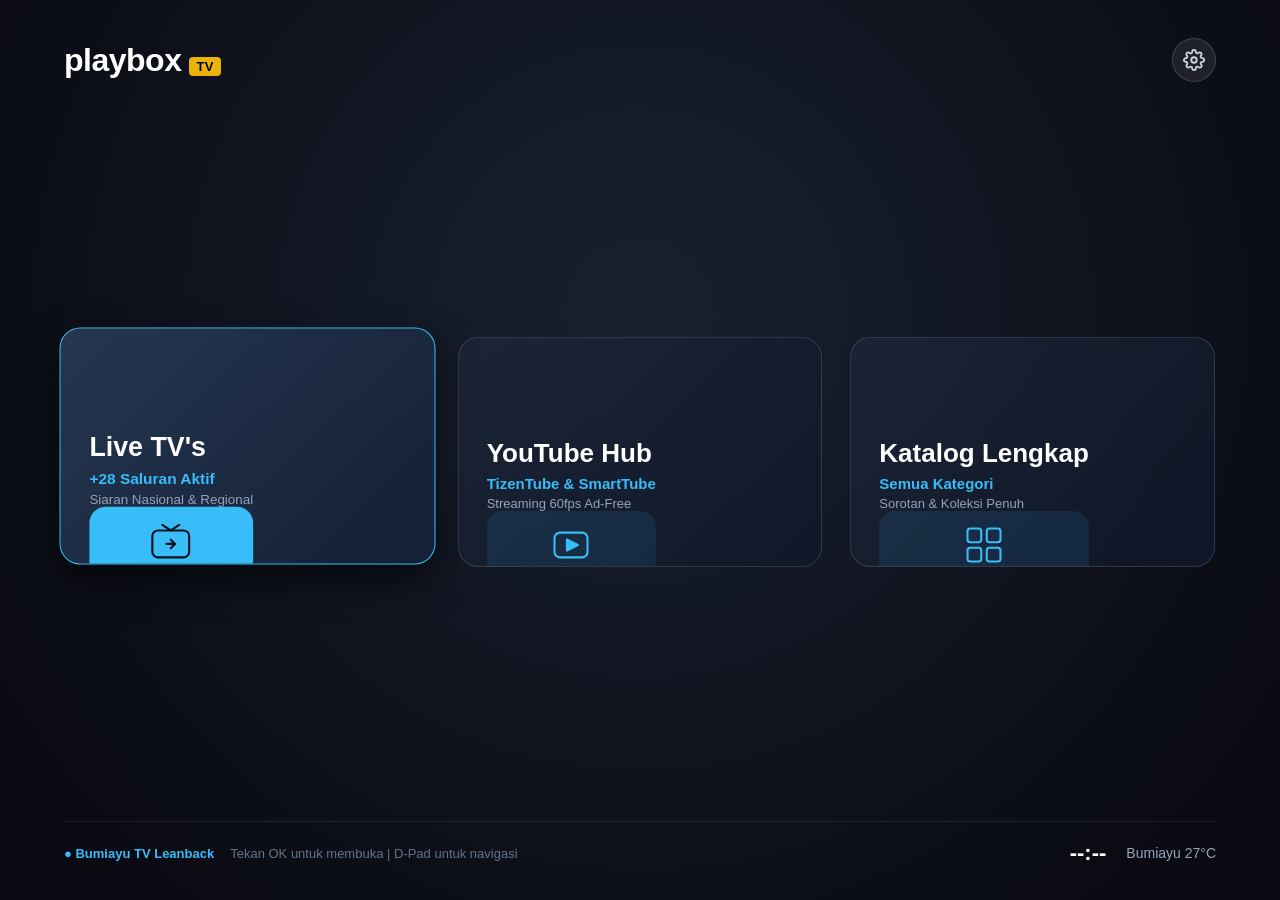
==== commit 2a5af276: "fix(v2.0.2-nightly): bind inline onclick attributes to playbox cards for 100% reliable click activat" ====
--- a/tv-hub-android/app/src/main/assets/hub/index.html
+++ b/tv-hub-android/app/src/main/assets/hub/index.html
@@ -18,7 +18,7 @@
                 <span class="playbox-badge">TV</span>
             </div>
             <div class="playbox-quick-actions">
-                <button type="button" class="playbox-icon-btn" id="pb-btn-settings" title="Pengaturan" tabindex="0">
+                <button type="button" class="playbox-icon-btn" id="pb-btn-settings" onclick="openLegionView('settings')" title="Pengaturan" tabindex="0">
                     <svg width="22" height="22" viewBox="0 0 24 24" fill="none" stroke="currentColor" stroke-width="2" stroke-linecap="round" stroke-linejoin="round"><circle cx="12" cy="12" r="3"></circle><path d="M19.4 15a1.65 1.65 0 0 0 .33 1.82l.06.06a2 2 0 0 1 0 2.83 2 2 0 0 1-2.83 0l-.06-.06a1.65 1.65 0 0 0-1.82-.33 1.65 1.65 0 0 0-1 1.51V21a2 2 0 0 1-2 2 2 2 0 0 1-2-2v-.09A1.65 1.65 0 0 0 9 19.4a1.65 1.65 0 0 0-1.82.33l-.06.06a2 2 0 0 1-2.83 0 2 2 0 0 1 0-2.83l.06-.06a1.65 1.65 0 0 0 .33-1.82 1.65 1.65 0 0 0-1.51-1H3a2 2 0 0 1-2-2 2 2 0 0 1 2-2h.09A1.65 1.65 0 0 0 4.6 9a1.65 1.65 0 0 0-.33-1.82l-.06-.06a2 2 0 0 1 0-2.83 2 2 0 0 1 2.83 0l.06.06a1.65 1.65 0 0 0 1.82.33H9a1.65 1.65 0 0 0 1-1.51V3a2 2 0 0 1 2-2 2 2 0 0 1 2 2v.09a1.65 1.65 0 0 0 1 1.51 1.65 1.65 0 0 0 1.82-.33l.06-.06a2 2 0 0 1 2.83 0 2 2 0 0 1 0 2.83l-.06.06a1.65 1.65 0 0 0-.33 1.82V9a1.65 1.65 0 0 0 1.51 1H21a2 2 0 0 1 2 2 2 2 0 0 1-2 2h-.09a1.65 1.65 0 0 0-1.51 1z"></path></svg>
                 </button>
             </div>
@@ -26,7 +26,7 @@
 
         <section class="playbox-cards-container">
             <!-- Playbox Card 1: Live TV -->
-            <button type="button" class="playbox-card" id="pb-card-livetv" data-dest="livetv" tabindex="0">
+            <button type="button" class="playbox-card" id="pb-card-livetv" onclick="openLegionView('livetv')" tabindex="0">
                 <div class="pb-card-content">
                     <div class="pb-card-text">
                         <h2 class="pb-card-title">Live TV's</h2>
@@ -45,7 +45,7 @@
             </button>
 
             <!-- Playbox Card 2: YouTube Hub -->
-            <button type="button" class="playbox-card" id="pb-card-youtube" data-dest="apps" tabindex="0">
+            <button type="button" class="playbox-card" id="pb-card-youtube" onclick="openLegionView('apps')" tabindex="0">
                 <div class="pb-card-content">
                     <div class="pb-card-text">
                         <h2 class="pb-card-title">YouTube Hub</h2>
@@ -62,7 +62,7 @@
             </button>
 
             <!-- Playbox Card 3: Katalog Lengkap -->
-            <button type="button" class="playbox-card" id="pb-card-catalog" data-dest="home" tabindex="0">
+            <button type="button" class="playbox-card" id="pb-card-catalog" onclick="openLegionView('home')" tabindex="0">
                 <div class="pb-card-content">
                     <div class="pb-card-text">
                         <h2 class="pb-card-title">Katalog Lengkap</h2>
@@ -102,7 +102,7 @@
     <!-- TOP NAVIGATION & STATUS BAR -->
     <header class="top-nav-bar">
         <div class="brand-group">
-            <button type="button" id="btn-back-to-playbox" class="btn-back-playbox" tabindex="0" title="Kembali ke Playbox">
+            <button type="button" id="btn-back-to-playbox" onclick="openPlayboxView()" class="btn-back-playbox" tabindex="0" title="Kembali ke Playbox">
                 <svg width="16" height="16" viewBox="0 0 24 24" fill="none" stroke="currentColor" stroke-width="2.5" stroke-linecap="round" stroke-linejoin="round"><line x1="19" y1="12" x2="5" y2="12"></line><polyline points="12 19 5 12 12 5"></polyline></svg>
                 <span>Playbox</span>
             </button>
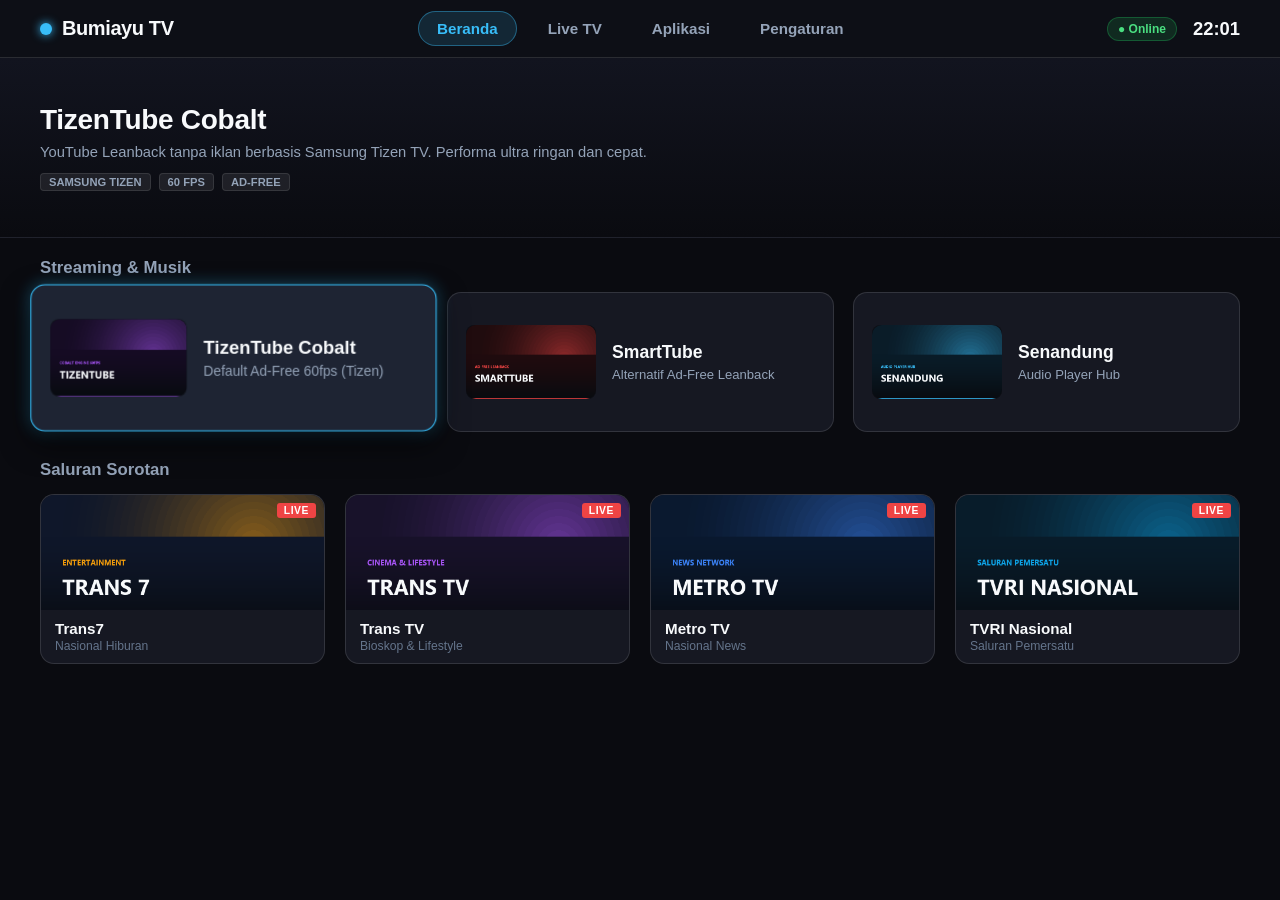
==== commit 1581385c: "feat(v2.0.3-nightly): restore pure Legion Google TV Hub, add interactive shimmer animations, expand " ====
--- a/tv-hub-android/app/src/main/assets/hub/index.html
+++ b/tv-hub-android/app/src/main/assets/hub/index.html
@@ -8,104 +8,10 @@
 </head>
 <body>
 
-    <!-- =========================================================================
-         VIEW 1: PLAYBOX MINIMALIST HOME SCREEN
-         ========================================================================= -->
-    <div id="playbox-view" class="playbox-view">
-        <header class="playbox-header">
-            <div class="playbox-brand">
-                <span class="playbox-title">playbox</span>
-                <span class="playbox-badge">TV</span>
-            </div>
-            <div class="playbox-quick-actions">
-                <button type="button" class="playbox-icon-btn" id="pb-btn-settings" onclick="openLegionView('settings')" title="Pengaturan" tabindex="0">
-                    <svg width="22" height="22" viewBox="0 0 24 24" fill="none" stroke="currentColor" stroke-width="2" stroke-linecap="round" stroke-linejoin="round"><circle cx="12" cy="12" r="3"></circle><path d="M19.4 15a1.65 1.65 0 0 0 .33 1.82l.06.06a2 2 0 0 1 0 2.83 2 2 0 0 1-2.83 0l-.06-.06a1.65 1.65 0 0 0-1.82-.33 1.65 1.65 0 0 0-1 1.51V21a2 2 0 0 1-2 2 2 2 0 0 1-2-2v-.09A1.65 1.65 0 0 0 9 19.4a1.65 1.65 0 0 0-1.82.33l-.06.06a2 2 0 0 1-2.83 0 2 2 0 0 1 0-2.83l.06-.06a1.65 1.65 0 0 0 .33-1.82 1.65 1.65 0 0 0-1.51-1H3a2 2 0 0 1-2-2 2 2 0 0 1 2-2h.09A1.65 1.65 0 0 0 4.6 9a1.65 1.65 0 0 0-.33-1.82l-.06-.06a2 2 0 0 1 0-2.83 2 2 0 0 1 2.83 0l.06.06a1.65 1.65 0 0 0 1.82.33H9a1.65 1.65 0 0 0 1-1.51V3a2 2 0 0 1 2-2 2 2 0 0 1 2 2v.09a1.65 1.65 0 0 0 1 1.51 1.65 1.65 0 0 0 1.82-.33l.06-.06a2 2 0 0 1 2.83 0 2 2 0 0 1 0 2.83l-.06.06a1.65 1.65 0 0 0-.33 1.82V9a1.65 1.65 0 0 0 1.51 1H21a2 2 0 0 1 2 2 2 2 0 0 1-2 2h-.09a1.65 1.65 0 0 0-1.51 1z"></path></svg>
-                </button>
-            </div>
-        </header>
-
-        <section class="playbox-cards-container">
-            <!-- Playbox Card 1: Live TV -->
-            <button type="button" class="playbox-card" id="pb-card-livetv" onclick="openLegionView('livetv')" tabindex="0">
-                <div class="pb-card-content">
-                    <div class="pb-card-text">
-                        <h2 class="pb-card-title">Live TV's</h2>
-                        <span class="pb-card-count">+28 Saluran Aktif</span>
-                        <span class="pb-card-sub">Siaran Nasional & Regional</span>
-                    </div>
-                    <div class="pb-card-icon-wrap">
-                        <svg class="pb-icon" viewBox="0 0 64 64" fill="none" stroke="currentColor" stroke-width="3" stroke-linecap="round" stroke-linejoin="round">
-                            <rect x="6" y="16" width="52" height="38" rx="8"></rect>
-                            <polyline points="20 8 32 16 44 8"></polyline>
-                            <line x1="26" y1="35" x2="38" y2="35"></line>
-                            <polyline points="32 29 38 35 32 41"></polyline>
-                        </svg>
-                    </div>
-                </div>
-            </button>
-
-            <!-- Playbox Card 2: YouTube Hub -->
-            <button type="button" class="playbox-card" id="pb-card-youtube" onclick="openLegionView('apps')" tabindex="0">
-                <div class="pb-card-content">
-                    <div class="pb-card-text">
-                        <h2 class="pb-card-title">YouTube Hub</h2>
-                        <span class="pb-card-count">TizenTube & SmartTube</span>
-                        <span class="pb-card-sub">Streaming 60fps Ad-Free</span>
-                    </div>
-                    <div class="pb-card-icon-wrap">
-                        <svg class="pb-icon" viewBox="0 0 64 64" fill="none" stroke="currentColor" stroke-width="3" stroke-linecap="round" stroke-linejoin="round">
-                            <rect x="8" y="14" width="48" height="36" rx="8"></rect>
-                            <polygon points="26,24 42,32 26,40" fill="currentColor"></polygon>
-                        </svg>
-                    </div>
-                </div>
-            </button>
-
-            <!-- Playbox Card 3: Katalog Lengkap -->
-            <button type="button" class="playbox-card" id="pb-card-catalog" onclick="openLegionView('home')" tabindex="0">
-                <div class="pb-card-content">
-                    <div class="pb-card-text">
-                        <h2 class="pb-card-title">Katalog Lengkap</h2>
-                        <span class="pb-card-count">Semua Kategori</span>
-                        <span class="pb-card-sub">Sorotan & Koleksi Penuh</span>
-                    </div>
-                    <div class="pb-card-icon-wrap">
-                        <svg class="pb-icon" viewBox="0 0 64 64" fill="none" stroke="currentColor" stroke-width="3" stroke-linecap="round" stroke-linejoin="round">
-                            <rect x="8" y="8" width="20" height="20" rx="4"></rect>
-                            <rect x="36" y="8" width="20" height="20" rx="4"></rect>
-                            <rect x="8" y="36" width="20" height="20" rx="4"></rect>
-                            <rect x="36" y="36" width="20" height="20" rx="4"></rect>
-                        </svg>
-                    </div>
-                </div>
-            </button>
-        </section>
-
-        <footer class="playbox-footer">
-            <div class="playbox-footer-left">
-                <span class="pb-info-badge">● Bumiayu TV Leanback</span>
-                <span class="pb-hint-text">Tekan OK untuk membuka | D-Pad untuk navigasi</span>
-            </div>
-            <div class="playbox-footer-right">
-                <span id="pb-clock" class="pb-clock">--:--</span>
-                <span class="pb-weather">Bumiayu 27°C</span>
-            </div>
-        </footer>
-    </div>
-
-    <!-- =========================================================================
-         VIEW 2: LEGION CATALOG HUB (CINEMATIC GOOGLE TV STYLE)
-         ========================================================================= -->
-    <div id="legion-view" class="legion-view" style="display:none">
-
-
     <!-- TOP NAVIGATION & STATUS BAR -->
     <header class="top-nav-bar">
         <div class="brand-group">
-            <button type="button" id="btn-back-to-playbox" onclick="openPlayboxView()" class="btn-back-playbox" tabindex="0" title="Kembali ke Playbox">
-                <svg width="16" height="16" viewBox="0 0 24 24" fill="none" stroke="currentColor" stroke-width="2.5" stroke-linecap="round" stroke-linejoin="round"><line x1="19" y1="12" x2="5" y2="12"></line><polyline points="12 19 5 12 12 5"></polyline></svg>
-                <span>Playbox</span>
-            </button>
+            
             <span class="brand-dot" aria-hidden="true"></span>
             <h1 class="brand-title">Bumiayu TV</h1>
         </div>
--- a/tv-hub-android/app/src/main/assets/hub/style.css
+++ b/tv-hub-android/app/src/main/assets/hub/style.css
@@ -707,238 +707,68 @@
     pointer-events: none;
 }
 
-
 /* ==============================================================================
-   PLAYBOX MINIMALIST HOME VIEW (CLEAN LANDING SCREEN)
+   INTERACTIVE ANIMATIONS & ENHANCED CARD STYLING (APPLE TV / GOOGLE TV STYLE)
    ============================================================================== */
-.playbox-view {
-    position: fixed;
-    top: 0;
-    left: 0;
-    width: 100vw;
-    height: 100vh;
-    background: radial-gradient(circle at 50% 35%, #182030 0%, #0a0b12 85%);
-    display: flex;
-    flex-direction: column;
-    justify-content: space-between;
-    padding: 38px 64px 34px 64px;
-    z-index: 50;
-}
-
-.playbox-header {
-    display: flex;
-    align-items: center;
-    justify-content: space-between;
-    width: 100%;
-}
-
-.playbox-brand {
-    display: flex;
-    align-items: baseline;
-    gap: 8px;
-}
-
-.playbox-title {
-    font-size: 32px;
-    font-weight: 700;
-    letter-spacing: -0.5px;
-    color: #ffffff;
-}
-
-.playbox-badge {
-    font-size: 13px;
-    font-weight: 700;
-    background: #eab308;
-    color: #000000;
-    padding: 2px 7px;
-    border-radius: 4px;
-    letter-spacing: 0.5px;
-}
-
-.playbox-quick-actions {
-    display: flex;
-    align-items: center;
-    gap: 14px;
-}
-
-.playbox-icon-btn {
-    background: rgba(255, 255, 255, 0.08);
-    border: 1px solid rgba(255, 255, 255, 0.15);
-    border-radius: 50%;
-    width: 44px;
-    height: 44px;
-    display: flex;
-    align-items: center;
-    justify-content: center;
-    color: #cbd5e1;
-    cursor: pointer;
-    transition: transform var(--trans-fast), background var(--trans-fast), border-color var(--trans-fast);
-}
-
-.playbox-icon-btn:focus {
-    background: #ffffff;
-    color: #000000;
-    border-color: #ffffff;
-    transform: scale(1.12);
-    outline: none;
-}
-
-/* Playbox Cards Row */
-.playbox-cards-container {
-    display: grid;
-    grid-template-columns: repeat(3, 1fr);
-    gap: 28px;
-    width: 100%;
-    max-width: 1150px;
-    margin: 0 auto;
-}
-
-.playbox-card {
-    background: linear-gradient(135deg, rgba(30, 41, 59, 0.7) 0%, rgba(15, 23, 42, 0.85) 100%);
-    border: 1.5px solid rgba(255, 255, 255, 0.12);
-    border-radius: 20px;
-    padding: 32px 28px;
-    height: 230px;
-    display: flex;
-    flex-direction: column;
-    justify-content: space-between;
-    text-align: left;
-    cursor: pointer;
+
+/* Shimmer Highlight on Focused Channel Cards */
+.tv-card {
     position: relative;
     overflow: hidden;
-    transition: transform 160ms cubic-bezier(0.2, 0.8, 0.2, 1), border-color 160ms, background 160ms;
-}
-
-.playbox-card-content {
-    display: flex;
-    justify-content: space-between;
-    align-items: flex-start;
+    transition: transform 160ms cubic-bezier(0.16, 1, 0.3, 1),
+                border-color 160ms ease,
+                box-shadow 160ms ease,
+                background-color 160ms ease;
+    will-change: transform;
+}
+
+.tv-card::after {
+    content: "";
+    position: absolute;
+    top: 0;
+    left: -100%;
+    width: 60%;
     height: 100%;
-    width: 100%;
-}
-
-.pb-card-text {
-    display: flex;
-    flex-direction: column;
-    justify-content: flex-end;
-    height: 100%;
-}
-
-.pb-card-title {
-    font-size: 26px;
-    font-weight: 700;
-    color: #ffffff;
-    margin-bottom: 6px;
-}
-
-.pb-card-count {
-    font-size: 15px;
-    font-weight: 600;
-    color: #38bdf8;
-    margin-bottom: 4px;
-}
-
-.pb-card-sub {
-    font-size: 13px;
-    color: #94a3b8;
-}
-
-.pb-card-icon-wrap {
-    color: #38bdf8;
-    background: rgba(56, 189, 248, 0.1);
-    border-radius: 16px;
-    padding: 12px;
-    display: flex;
-    align-items: center;
-    justify-content: center;
-}
-
-.pb-icon {
-    width: 44px;
-    height: 44px;
-}
-
-/* Playbox Card Focus State */
-.playbox-card:focus {
-    transform: translateY(-6px) scale(1.03);
+    background: linear-gradient(90deg, transparent, rgba(255, 255, 255, 0.12), transparent);
+    transform: skewX(-20deg);
+    pointer-events: none;
+    transition: none;
+}
+
+.tv-card:focus::after {
+    left: 140%;
+    transition: left 600ms ease-out;
+}
+
+.tv-card:focus {
+    transform: scale(1.05) translateY(-4px);
     border-color: #38bdf8;
-    background: linear-gradient(135deg, rgba(38, 56, 82, 0.95) 0%, rgba(19, 32, 54, 0.98) 100%);
-    box-shadow: 0 16px 36px rgba(0, 0, 0, 0.6);
+    background-color: #1e2433;
+    box-shadow: 0 12px 28px rgba(0, 0, 0, 0.65), 0 0 16px rgba(56, 189, 248, 0.4);
+    z-index: 20;
+}
+
+/* Focused Top Navigation Tab Pill Animation */
+.nav-tab {
+    transition: transform 140ms ease, background-color 140ms ease, color 140ms ease;
+}
+
+.nav-tab:focus {
+    transform: scale(1.08);
+    background-color: #ffffff;
+    color: #0b0f19;
+    font-weight: 700;
+    box-shadow: 0 4px 14px rgba(0, 0, 0, 0.4);
     outline: none;
 }
 
-.playbox-card:focus .pb-card-icon-wrap {
-    background: #38bdf8;
-    color: #0b1120;
-}
-
-/* Playbox Footer */
-.playbox-footer {
-    display: flex;
-    align-items: center;
-    justify-content: space-between;
-    width: 100%;
-    border-top: 1px solid rgba(255, 255, 255, 0.08);
-    padding-top: 18px;
-}
-
-.playbox-footer-left {
-    display: flex;
-    align-items: center;
-    gap: 16px;
-}
-
-.pb-info-badge {
-    font-size: 13px;
-    font-weight: 600;
-    color: #38bdf8;
-}
-
-.pb-hint-text {
-    font-size: 13px;
-    color: #64748b;
-}
-
-.playbox-footer-right {
-    display: flex;
-    align-items: center;
-    gap: 20px;
-}
-
-.pb-clock {
-    font-size: 22px;
-    font-weight: 700;
-    color: #ffffff;
-    font-variant-numeric: tabular-nums;
-}
-
-.pb-weather {
-    font-size: 14px;
-    font-weight: 500;
-    color: #94a3b8;
-}
-
-/* Back to Playbox Button in Legion Hub */
-.btn-back-playbox {
-    display: inline-flex;
-    align-items: center;
-    gap: 6px;
-    background: rgba(255, 255, 255, 0.08);
-    border: 1px solid rgba(255, 255, 255, 0.16);
-    color: #e2e8f0;
-    font-size: 13px;
-    font-weight: 600;
-    padding: 6px 12px;
-    border-radius: var(--radius-pill);
-    cursor: pointer;
-    margin-right: 12px;
-    transition: transform var(--trans-fast), background var(--trans-fast);
-}
-
-.btn-back-playbox:focus {
-    background: #38bdf8;
-    color: #0f172a;
-    border-color: #38bdf8;
-    transform: scale(1.08);
-    outline: none;
-}
+/* Pulsing Live Badge Effect */
+@keyframes livePulse {
+    0% { opacity: 1; transform: scale(1); }
+    50% { opacity: 0.75; transform: scale(0.97); }
+    100% { opacity: 1; transform: scale(1); }
+}
+
+.channel-live-pill {
+    animation: livePulse 2s infinite ease-in-out;
+}
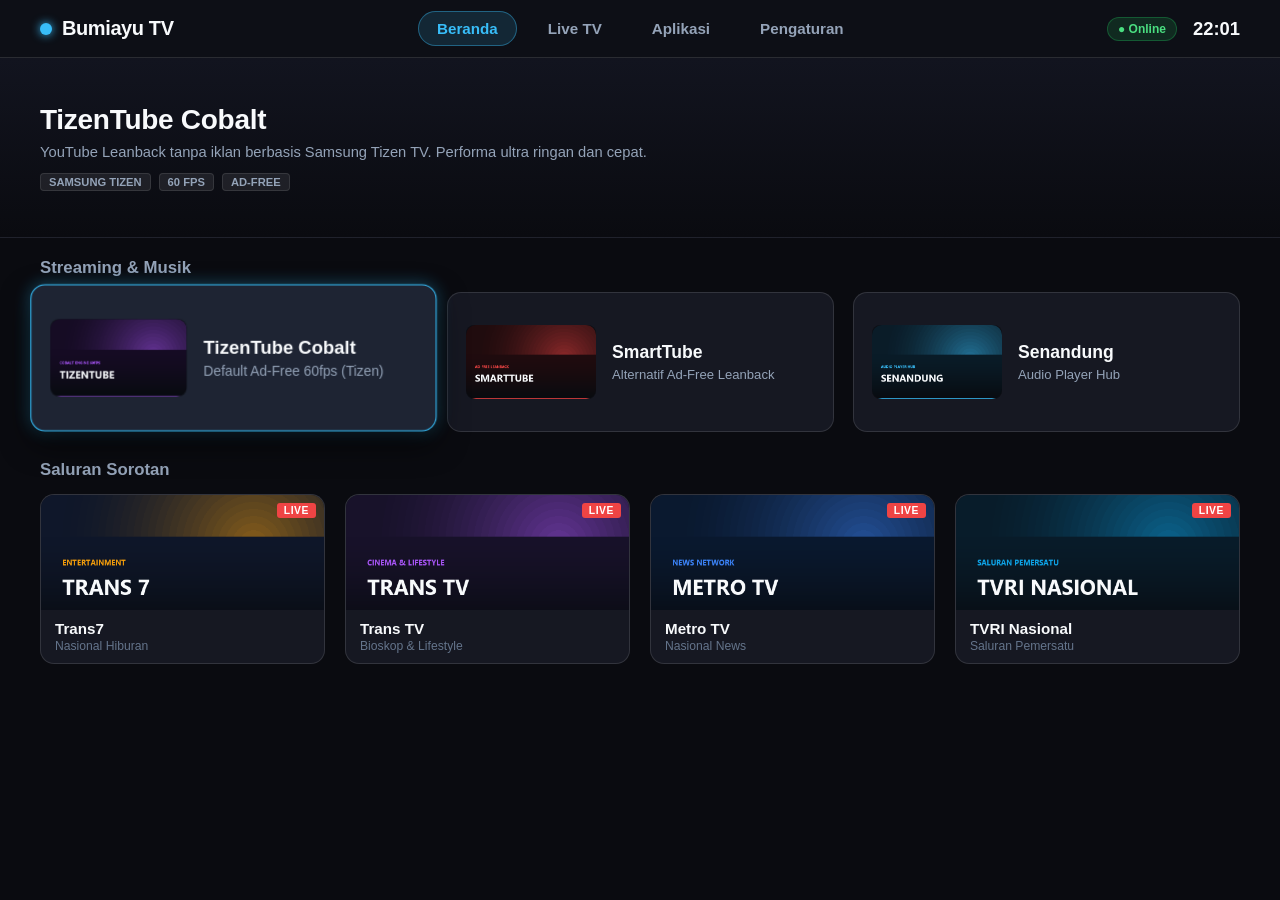
==== commit d97c74d7: "feat(v2.0.4-nightly): add live tv subfilter toolbar for m3u global and national channels with verifi" ====
--- a/tv-hub-android/app/src/main/assets/hub/index.html
+++ b/tv-hub-android/app/src/main/assets/hub/index.html
@@ -95,10 +95,18 @@
             </div>
         </div>
 
-        <!-- TAB PANE 2: LIVE TV (SALURAN AKTIF 16:9 DENGAN POSTER) -->
+        <!-- TAB PANE 2: LIVE TV (DILENGKAPI SUB-TAB FILTER M3U) -->
         <div id="pane-livetv" class="tab-pane" role="tabpanel" aria-labelledby="tab-livetv" hidden>
-            <div class="shelf-section">
-                <h3 class="shelf-title">Saluran Televisi Siaran Langsung</h3>
+            <!-- SUB-CATEGORY FILTER BAR (TV REMOTE FRIENDLY) -->
+            <div class="subfilter-container" role="toolbar" aria-label="Filter Saluran">
+                <button type="button" class="subfilter-pill active" data-filter="all" tabindex="0">Semua Saluran</button>
+                <button type="button" class="subfilter-pill" data-filter="nasional" tabindex="0">TV Nasional</button>
+                <button type="button" class="subfilter-pill" data-filter="m3u" tabindex="0">M3U Global & Movies</button>
+                <button type="button" class="subfilter-pill" data-filter="fav" tabindex="0">Favorit</button>
+            </div>
+
+            <div class="shelf-section">
+                <h3 class="shelf-title" id="livetv-shelf-title">Semua Siaran Langsung Terverifikasi Aktif</h3>
                 <div class="shelf-grid channels-full-grid" id="full-channels-grid">
                     <!-- Populated dynamically with active streams -->
                 </div>
--- a/tv-hub-android/app/src/main/assets/hub/style.css
+++ b/tv-hub-android/app/src/main/assets/hub/style.css
@@ -772,3 +772,42 @@
 .channel-live-pill {
     animation: livePulse 2s infinite ease-in-out;
 }
+
+/* ==============================================================================
+   SUB-FILTER TOOLBAR (SEKAT & KATEGORI M3U / NASIONAL)
+   ============================================================================== */
+.subfilter-container {
+    display: flex;
+    align-items: center;
+    gap: 12px;
+    margin-bottom: 22px;
+    padding-left: 4px;
+}
+
+.subfilter-pill {
+    background: rgba(255, 255, 255, 0.07);
+    border: 1px solid rgba(255, 255, 255, 0.14);
+    color: var(--text-sec);
+    font-size: 13px;
+    font-weight: 600;
+    padding: 7px 18px;
+    border-radius: var(--radius-pill);
+    cursor: pointer;
+    transition: transform var(--trans-fast), background-color var(--trans-fast), color var(--trans-fast), border-color var(--trans-fast);
+}
+
+.subfilter-pill.active {
+    background: rgba(56, 189, 248, 0.2);
+    border-color: var(--focus-cyan);
+    color: #ffffff;
+}
+
+.subfilter-pill:focus {
+    transform: scale(1.08);
+    background: var(--focus-cyan);
+    border-color: var(--focus-cyan);
+    color: #0b0f19;
+    font-weight: 700;
+    outline: none;
+    box-shadow: 0 4px 16px rgba(56, 189, 248, 0.4);
+}
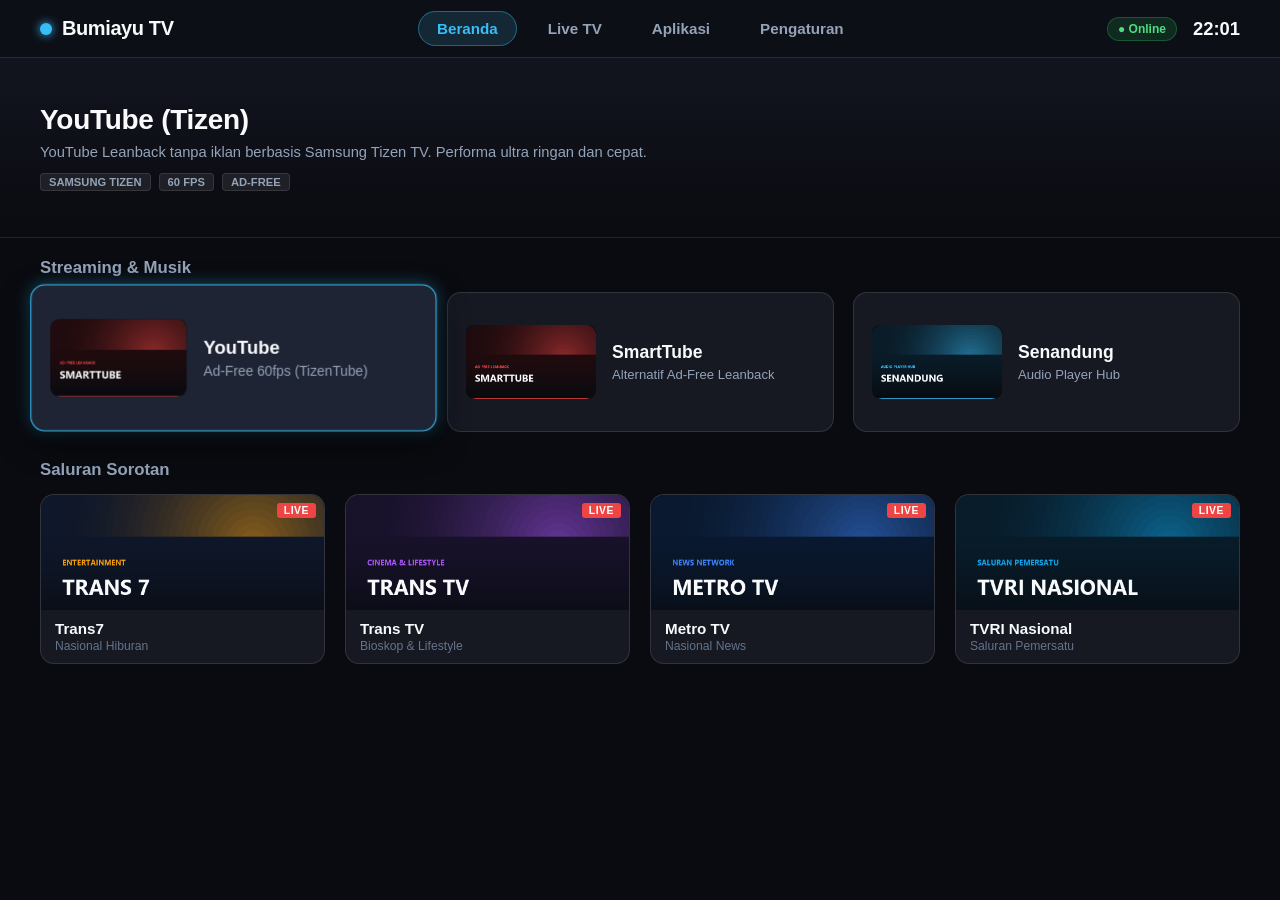
==== commit 669acec2: "feat(ui): implement MASTER.md visual standard and YouTube branding" ====
--- a/tv-hub-android/app/src/main/assets/hub/index.html
+++ b/tv-hub-android/app/src/main/assets/hub/index.html
@@ -51,14 +51,14 @@
             <div class="shelf-section">
                 <h3 class="shelf-title">Streaming & Musik</h3>
                 <div class="shelf-grid dual-yt-shelf">
-                    <!-- Card 1: TizenTube Cobalt (DEFAULT) -->
-                    <button class="tv-card yt-hero-card" data-pkg="io.gh.reisxd.tizentube.cobalt" data-title="TizenTube Cobalt" data-desc="YouTube Leanback tanpa iklan berbasis Samsung Tizen TV. Performa ultra ringan dan cepat." data-badge="YOUTUBE UTAMA" tabindex="0">
+                    <!-- Card 1: TizenTube Cobalt (Rebranded YouTube HD Leanback) -->
+                    <button class="tv-card yt-hero-card" data-pkg="io.gh.reisxd.tizentube.cobalt" data-title="YouTube (Tizen)" data-desc="YouTube Leanback tanpa iklan berbasis Samsung Tizen TV. Performa ultra ringan dan cepat." data-badge="YOUTUBE UTAMA" tabindex="0">
                         <div class="card-thumb-wrap">
-                            <img src="assets/tizentube.png" alt="TizenTube" class="card-poster">
+                            <img src="assets/youtube_tv.png" alt="YouTube" class="card-poster">
                         </div>
                         <div class="card-info">
-                            <span class="card-title">TizenTube Cobalt</span>
-                            <span class="card-sub">Default Ad-Free 60fps (Tizen)</span>
+                            <span class="card-title">YouTube</span>
+                            <span class="card-sub">Ad-Free 60fps (TizenTube)</span>
                         </div>
                     </button>
 
@@ -123,9 +123,9 @@
                         <span class="card-title">SmartTube</span>
                     </button>
 
-                    <button class="tv-card app-card" data-pkg="io.gh.reisxd.tizentube.cobalt" data-title="TizenTube Cobalt" data-desc="Samsung Tizen YouTube untuk Android TV." tabindex="0">
-                        <img src="assets/tizentube.png" alt="TizenTube" class="app-icon">
-                        <span class="card-title">TizenTube</span>
+                    <button class="tv-card app-card" data-pkg="io.gh.reisxd.tizentube.cobalt" data-title="YouTube (Tizen)" data-desc="Samsung Tizen YouTube untuk Android TV." tabindex="0">
+                        <img src="assets/youtube_tv.png" alt="YouTube" class="app-icon">
+                        <span class="card-title">YouTube</span>
                     </button>
 
                     <button class="tv-card app-card" data-pkg="com.netflix.ninja" data-title="Netflix" data-desc="Layanan film dan serial streaming HD Widevine L1." tabindex="0">
--- a/tv-hub-android/app/src/main/assets/hub/style.css
+++ b/tv-hub-android/app/src/main/assets/hub/style.css
@@ -268,10 +268,10 @@
 }
 
 .tv-card:focus {
-    transform: scale(1.06);
+    transform: scale(1.08);
     background-color: var(--surface-card-focus);
     border-color: var(--focus-cyan);
-    box-shadow: 0 0 22px rgba(56, 189, 248, 0.45);
+    box-shadow: 0 20px 40px rgba(0, 0, 0, 0.6), 0 0 24px rgba(56, 189, 248, 0.45);
     z-index: 20;
 }
 
